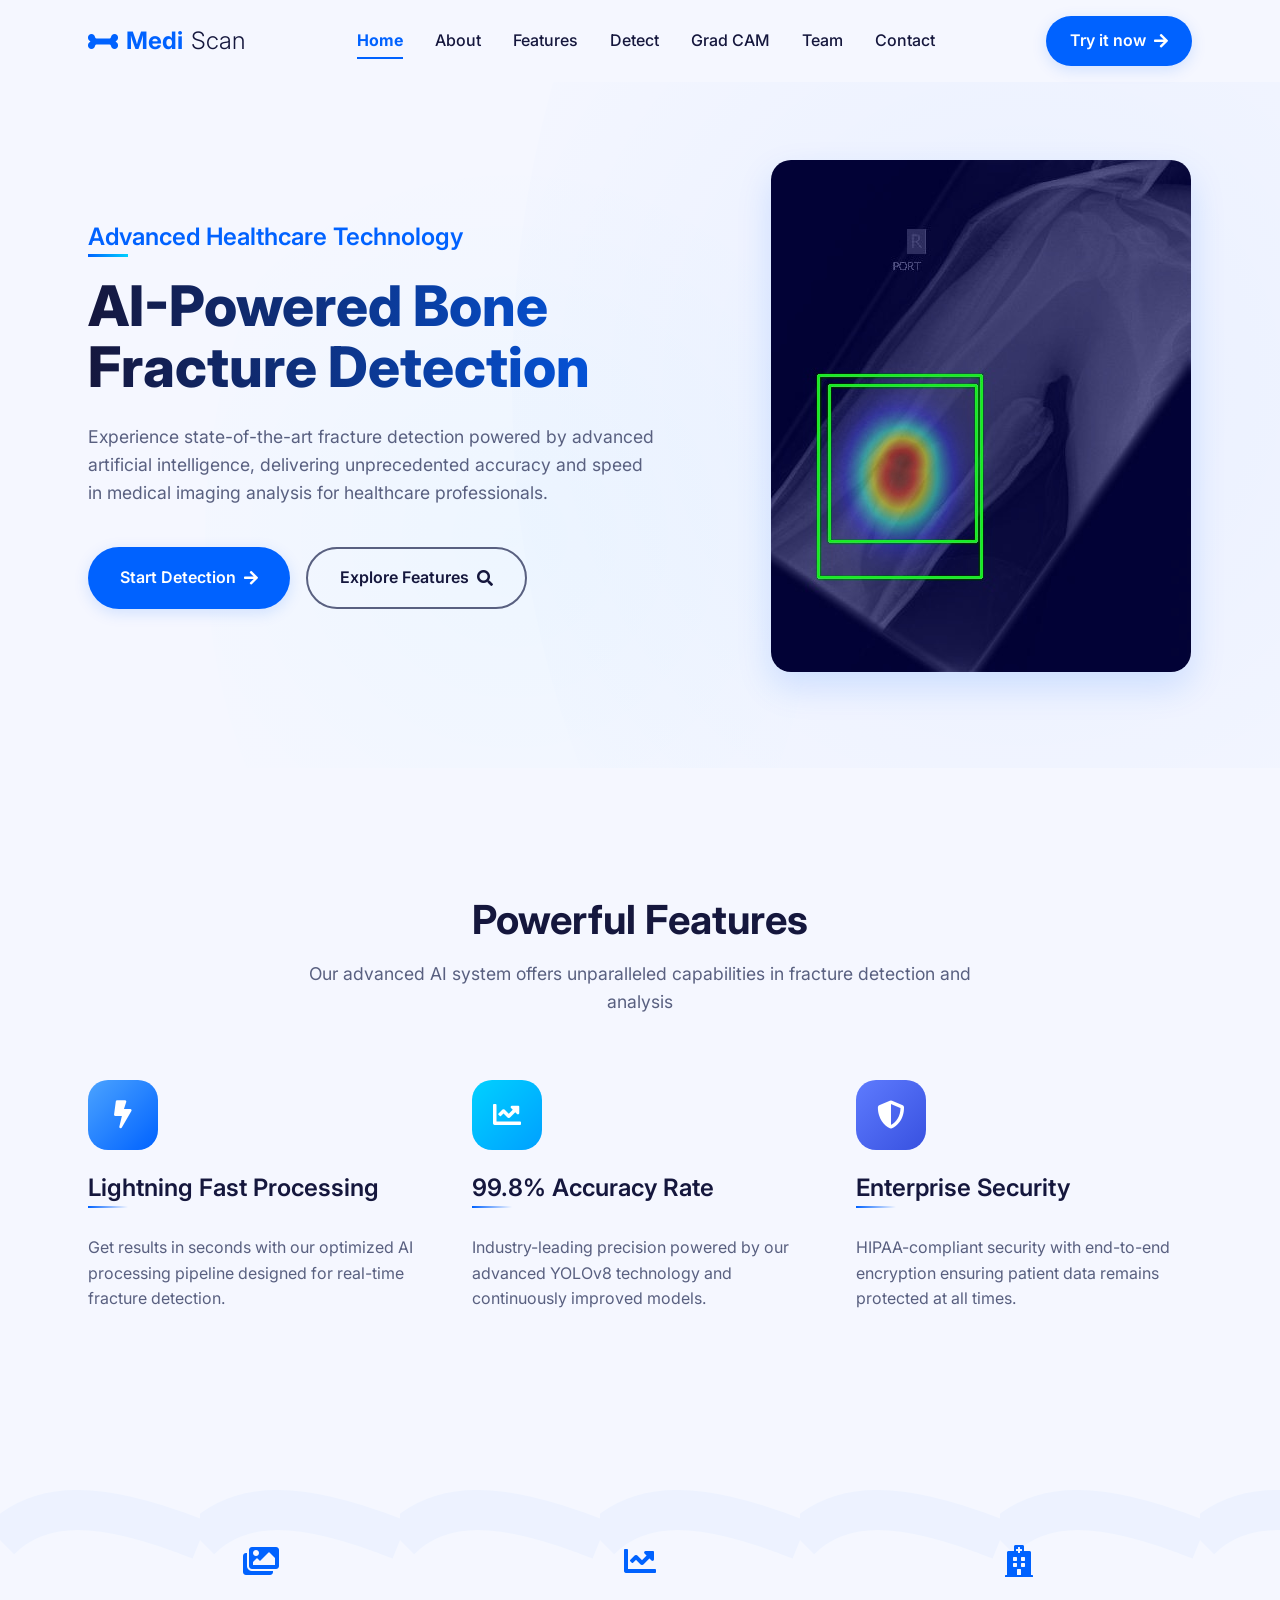
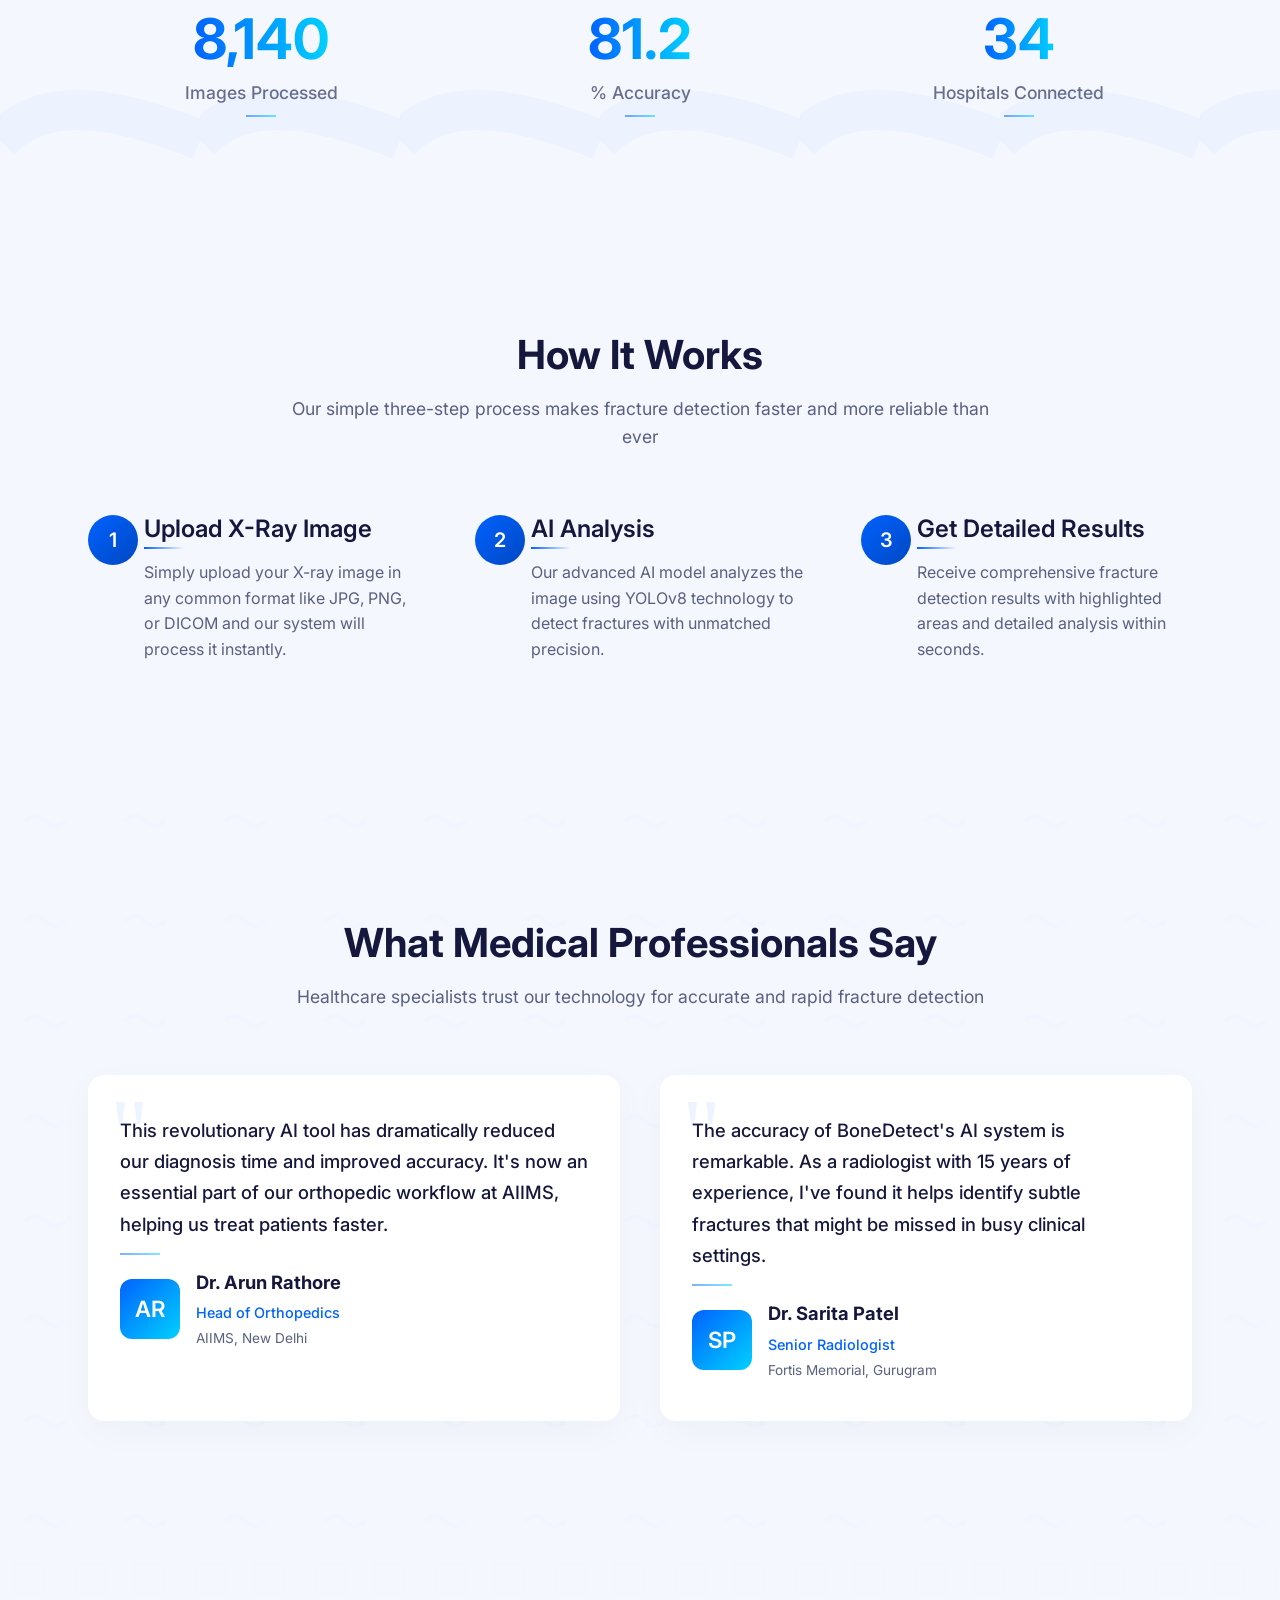
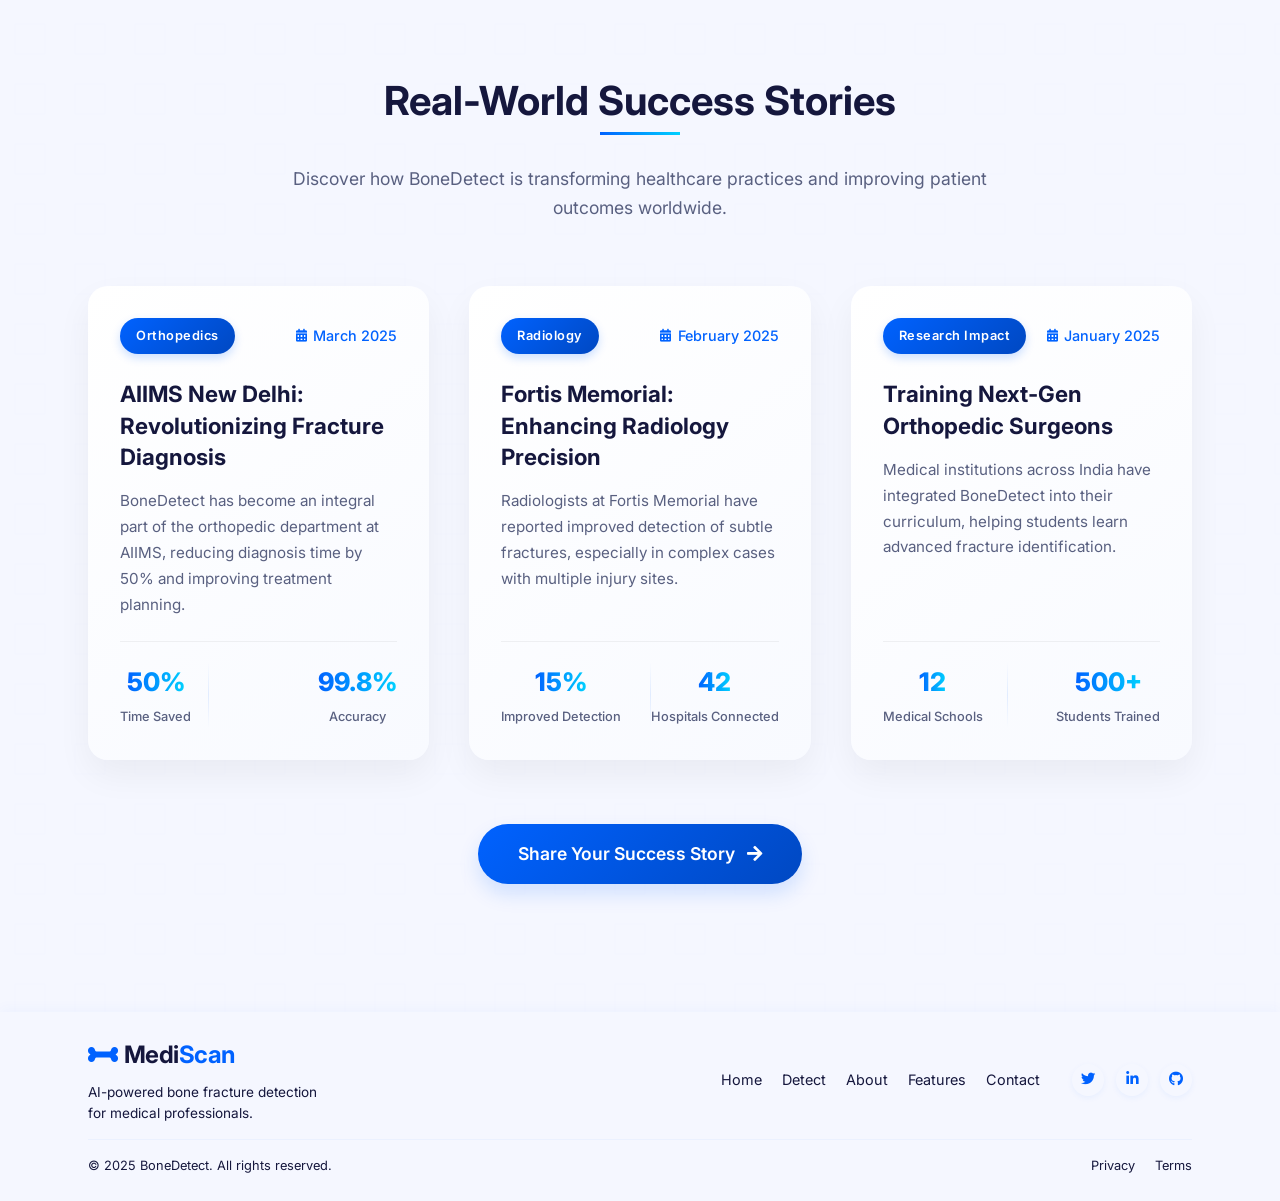
==== frontend/index.html @ 1d13b3a8 "Add team page with member profiles and animations - Created a new HTML file for the team page. - Imp" ====
<!DOCTYPE html>
<html lang="en">
  <head>
    <meta charset="UTF-8" />
    <meta name="viewport" content="width=width=device-width, initial-scale=1.0" />
    <title>MediScan - Home</title>
    <link rel="stylesheet" href="styles.css" />
    <link rel="stylesheet" href="footer-styles.css" />
    <link rel="preconnect" href="https://fonts.googleapis.com">
    <link rel="preconnect" href="https://fonts.gstatic.com" crossorigin>
    <link href="https://fonts.googleapis.com/css2?family=Inter:wght@300;400;500;600;700;800&display=swap" rel="stylesheet">
    <link rel="stylesheet" href="https://cdnjs.cloudflare.com/ajax/libs/font-awesome/5.15.4/css/all.min.css" />
    <style>
      :root {
        --primary: #0062FF;
        --primary-dark: #0048c2;
        --secondary: #EAEFFF;
        --accent: #00D1FF;
        --text: #15173D;
        --text-light: #596080;
        --surface-1: #FFFFFF;
        --surface-2: #F5F7FF;
        --white: #FFFFFF;
        --heading-font: 'Inter', sans-serif;
        --body-font: 'Inter', sans-serif;
      }

      * {
        margin: 0;
        padding: 0;
        box-sizing: border-box;
      }

      @keyframes fade-in {
        0% { opacity: 0; transform: translateY(20px); }
        100% { opacity: 1; transform: translateY(0); }
      }

      @keyframes slide-in-left {
        0% { opacity: 0; transform: translateX(-30px); }
        100% { opacity: 1; transform: translateX(0); }
      }

      @keyframes slide-in-right {
        0% { opacity: 0; transform: translateX(30px); }
        100% { opacity: 1; transform: translateX(0); }
      }

      @keyframes scale-in {
        0% { opacity: 0; transform: scale(0.9); }
        100% { opacity: 1; transform: scale(1); }
      }

      @keyframes float {
        0% { transform: translateY(0px); }
        50% { transform: translateY(-10px); }
        100% { transform: translateY(0px); }
      }

      @keyframes floating {
        0% {
          transform: translateY(0px) rotate(0deg);
        }
        25% {
          transform: translateY(-15px) rotate(1deg);
        }
        50% {
          transform: translateY(0px) rotate(0deg);
        }
        75% {
          transform: translateY(8px) rotate(-1deg);
        }
        100% {
          transform: translateY(0px) rotate(0deg);
        }
      }
      
      @keyframes shadow-pulse {
        0% {
          transform: scale(1);
          opacity: 0.5;
        }
        25% {
          transform: scale(0.8);
          opacity: 0.3;
        }
        50% {
          transform: scale(1);
          opacity: 0.5;
        }
        75% {
          transform: scale(1.2);
          opacity: 0.7;
        }
        100% {
          transform: scale(1);
          opacity: 0.5;
        }
      }

      body {
        font-family: var(--body-font);
        background-color: var(--surface-2);
        color: var(--text);
        line-height: 1.6;
        overflow-x: hidden;
        margin: 0;
      }

      /* HEADER AND NAVIGATION - Make it consistent with other pages */
      .header {
        position: fixed;
        top: 0;
        left: 0;
        width: 100%;
        z-index: 1000;
        transition: background-color 0.3s ease, box-shadow 0.3s ease;
        padding: 1rem 0;
        background-color: var(--surface-2);
      }

      .header.scrolled {
        background-color: var(--surface-2);
        backdrop-filter: blur(10px);
        box-shadow: 0 4px 20px rgba(0, 0, 0, 0.06);
      }
      
      .container {
        width: 90%;
        max-width: 1400px;
        margin: 0 auto;
      }

      .nav-container {
        display: flex;
        justify-content: space-between;
        align-items: center;
      }

      .logo {
        font-weight: 700;
        font-size: 1.5rem;
        color: var(--primary);
        text-decoration: none;
        display: flex;
        align-items: center;
        gap: 0.5rem;
      }

      .logo span {
        font-weight: 300;
        color: var(--text);
      }

      .nav-links {
        display: flex;
        gap: 2rem;
        align-items: center;
      }

      .nav-links a {
        color: var(--text);
        text-decoration: none;
        font-weight: 500;
        font-size: 1rem;
        transition: color 0.3s ease;
        position: relative;
      }

      .nav-links a::after {
        content: '';
        position: absolute;
        bottom: -5px;
        left: 0;
        width: 0;
        height: 2px;
        background-color: var(--primary);
        transition: width 0.3s ease;
      }

      .nav-links a:hover {
        color: var(--primary);
      }

      .nav-links a:hover::after {
        width: 100%;
      }

      .active-indicator {
        display: block;
        position: absolute;
        bottom: -5px;
        left: 0;
        width: 100%;
        height: 2px;
        background-color: var(--primary);
      }

      .cta-button {
        background-color: var(--primary);
        color: var(--white);
        border: none;
        border-radius: 50px;
        padding: 0.75rem 1.5rem;
        font-weight: 600;
        cursor: pointer;
        transition: transform 0.3s ease, background-color 0.3s ease, box-shadow 0.3s ease;
        box-shadow: 0 4px 15px rgba(0, 98, 255, 0.15);
        display: inline-flex;
        align-items: center;
        gap: 0.5rem;
        text-decoration: none;
      }

      .cta-button:hover {
        background-color: var(--primary-dark);
        transform: translateY(-2px);
        box-shadow: 0 6px 20px rgba(0, 98, 255, 0.2);
      }

      .mobile-menu-button {
        display: none;
        background: none;
        border: none;
        color: var(--text);
        font-size: 1.5rem;
        cursor: pointer;
      }

      /* HERO SECTION - Make top padding consistent with fixed header */
      .hero {
        padding-top: 10rem;
        padding-bottom: 6rem;
        position: relative;
        overflow: hidden;
      }

      .hero-bg {
        position: absolute;
        top: -50%;
        right: -20%;
        width: 80%;
        height: 200%;
        background: radial-gradient(circle at center, rgba(0, 98, 255, 0.05) 0%, rgba(234, 239, 255, 0) 70%);
        border-radius: 50%;
        z-index: -1;
        animation: float 10s ease-in-out infinite;
      }
      
      .hero-bg::after {
        content: '';
        position: absolute;
        top: 30%;
        left: -30%;
        width: 60%;
        height: 60%;
        background: radial-gradient(circle at center, rgba(0, 209, 255, 0.03) 0%, rgba(234, 239, 255, 0) 70%);
        border-radius: 50%;
        z-index: -1;
        animation: float 15s ease-in-out infinite reverse;
      }

      .hero-grid {
        display: grid;
        grid-template-columns: 1.2fr 0.8fr;
        gap: 3rem;
        align-items: center;
      }

      .hero-content {
        animation: fade-in 1s ease forwards;
      }

      .hero-heading {
        font-size: 3.5rem;
        line-height: 1.1;
        margin-bottom: 1.5rem;
        font-family: var(--heading-font);
        font-weight: 800;
        background: linear-gradient(90deg, var(--text) 0%, var(--primary) 100%);
        -webkit-background-clip: text;
        -webkit-text-fill-color: transparent;
      }

      .hero-subheading {
        font-size: 1.5rem;
        color: var(--primary);
        margin-bottom: 1.5rem;
        font-weight: 600;
        position: relative;
        display: inline-block;
      }
      
      .hero-subheading::after {
        content: "";
        position: absolute;
        bottom: -5px;
        left: 0;
        width: 40px;
        height: 3px;
        background: linear-gradient(90deg, var(--primary) 0%, var(--accent) 100%);
      }

      .hero-description {
        font-size: 1.1rem;
        color: var(--text-light);
        margin-bottom: 2.5rem;
        max-width: 90%;
      }

      .hero-buttons {
        display: flex;
        gap: 1rem;
      }

      .hero-image-container {
        display: flex;
        justify-content: center;
        align-items: center;
        position: relative;
      }

      .hero-image {
        max-width: 100%;
        height: auto;
        border-radius: 20px;
        box-shadow: 0 15px 35px rgba(0, 98, 255, 0.15);
        animation: floating 6s ease-in-out infinite;
        transition: all 0.3s ease;
      }
      
      .hero-image::after {
        content: '';
        position: absolute;
        width: 90%;
        height: 10px;
        bottom: -10px;
        left: 5%;
        border-radius: 50%;
        background: rgba(0, 0, 0, 0.1);
        filter: blur(5px);
        animation: shadow-pulse 6s ease-in-out infinite;
      }

      /* FEATURES SECTION - Redesigned without cards */
      .features {
        padding: 8rem 0;
        position: relative;
      }

      .section-title {
        font-size: 2.5rem;
        margin-bottom: 1rem;
        text-align: center;
        font-weight: 700;
      }

      .section-description {
        font-size: 1.1rem;
        color: var(--text-light);
        text-align: center;
        max-width: 700px;
        margin: 0 auto 4rem;
      }

      .features-grid {
        display: grid;
        grid-template-columns: repeat(3, 1fr);
        gap: 3rem;
      }

      .feature {
        position: relative;
        opacity: 0;
        transform: translateY(20px);
        transition: transform 0.3s ease;
        display: flex;
        flex-direction: column;
      }
      
      .feature:hover {
        transform: translateY(-5px);
      }

      .feature-icon {
        display: inline-flex;
        align-items: center;
        justify-content: center;
        width: 70px;
        height: 70px;
        border-radius: 20px;
        margin-bottom: 1.5rem;
        font-size: 1.75rem;
        color: var(--white);
        position: relative;
      }

      .feature:nth-child(1) .feature-icon {
        background: linear-gradient(135deg, #4BA3FF, #0062FF);
      }

      .feature:nth-child(2) .feature-icon {
        background: linear-gradient(135deg, #00D1FF, #00A0FF);
      }

      .feature:nth-child(3) .feature-icon {
        background: linear-gradient(135deg, #5E7BFE, #3851E0);
      }

      .feature-title {
        font-size: 1.5rem;
        margin-bottom: 1rem;
        font-weight: 600;
        color: var(--text);
        position: relative;
      }
      
      .feature-title::after {
        content: '';
        position: absolute;
        bottom: -5px;
        left: 0;
        width: 40px;
        height: 2px;
        background: linear-gradient(90deg, var(--primary), transparent);
      }

      .feature-description {
        color: var(--text-light);
        font-size: 1rem;
        line-height: 1.6;
        margin-top: 1rem;
      }

      /* STATISTICS SECTION - Redesigned without card style */
      .stats {
        padding: 4rem 0;
        position: relative;
        background: url('data:image/svg+xml;utf8,<svg width="100" height="100" viewBox="0 0 100 100" xmlns="http://www.w3.org/2000/svg"><path d="M0 50 C20 30, 50 30, 100 50" stroke="rgba(0,98,255,0.03)" fill="none" stroke-width="20"/></svg>');
        background-size: 200px;
      }

      .stats-container {
        background: none;
        border-radius: 0;
        padding: 0;
        color: var(--text);
        display: flex;
        justify-content: space-between;
        gap: 2rem;
        text-align: center;
        box-shadow: none;
      }

      .stat-item {
        opacity: 0;
        transform: translateY(20px);
        position: relative;
        flex: 1;
        display: flex;
        flex-direction: column;
        align-items: center;
        padding: 2rem 0;
      }
      
      .stat-item::after {
        content: "";
        position: absolute;
        top: 15%;
        right: 0;
        height: 70%;
        width: 1px;
        background: linear-gradient(to bottom, transparent, var(--primary-light), transparent);
        opacity: 0.5;
      }
      
      .stat-item:last-child::after {
        display: none;
      }
      
      .stat-icon {
        margin-bottom: 1.5rem;
        font-size: 2rem;
        color: var(--primary);
      }

      .stat-number {
        font-size: 3.5rem;
        font-weight: 700;
        line-height: 1;
        margin-bottom: 0.75rem;
        background: linear-gradient(90deg, var(--primary) 0%, var(--accent) 100%);
        -webkit-background-clip: text;
        -webkit-text-fill-color: transparent;
      }

      .stat-label {
        font-size: 1.1rem;
        color: var(--text-light);
        font-weight: 500;
        position: relative;
      }
      
      .stat-label::after {
        content: "";
        position: absolute;
        bottom: -10px;
        left: 50%;
        transform: translateX(-50%);
        width: 30px;
        height: 2px;
        background: linear-gradient(90deg, var(--primary), var(--accent));
        opacity: 0.6;
      }

      /* WORKFLOW SECTION - Redesigned without cards */
      .workflow {
        padding: 8rem 0;
        position: relative;
        overflow: hidden;
      }

      .workflow-grid {
        display: flex;
        justify-content: space-between;
        gap: 3.5rem;
        position: relative;
        counter-reset: workflow-counter;
        margin-top: 3rem;
      }

      .workflow-item {
        flex: 1;
        position: relative;
        padding-left: 3.5rem;
        opacity: 0;
        transform: translateY(20px);
        transition: transform 0.3s ease;
      }
      
      .workflow-item:hover {
        transform: translateY(-5px);
      }

      .workflow-item:before {
        counter-increment: workflow-counter;
        content: counter(workflow-counter);
        position: absolute;
        left: 0;
        top: 0;
        width: 50px;
        height: 50px;
        background: linear-gradient(135deg, var(--primary) 0%, var(--primary-dark) 100%);
        color: var(--white);
        border-radius: 50%;
        display: flex;
        align-items: center;
        justify-content: center;
        font-weight: 600;
        font-size: 1.25rem;
      }

      .workflow-title {
        font-size: 1.5rem;
        margin-bottom: 1rem;
        font-weight: 600;
        color: var(--text);
        position: relative;
      }
      
      .workflow-title::after {
        content: "";
        position: absolute;
        bottom: -5px;
        left: 0;
        width: 40px;
        height: 2px;
        background: linear-gradient(90deg, var(--primary), transparent);
      }

      .workflow-description {
        color: var(--text-light);
        font-size: 1rem;
        line-height: 1.6;
        text-align: left;
      }

      .workflow-connect {
        position: absolute;
        top: 25px;
        left: 50%;
        transform: translateX(-50%);
        height: 1px;
        width: 50%;
        background: linear-gradient(to right, 
          transparent, 
          var(--primary-light) 20%, 
          var(--primary-light) 80%, 
          transparent
        );
        opacity: 0.4;
      }

      /* TESTIMONIALS SECTION - Enhanced Design with Indian Doctors */
      .testimonials {
        padding: 8rem 0;
        background-color: var(--surface-2);
        position: relative;
      }
      
      .testimonials::before {
        content: "";
        position: absolute;
        top: 0;
        left: 0;
        width: 100%;
        height: 100%;
        background: url('data:image/svg+xml;utf8,<svg width="100" height="100" viewBox="0 0 100 100" xmlns="http://www.w3.org/2000/svg"><path d="M25,30 Q35,20 45,30 T65,30" stroke="rgba(0,98,255,0.03)" fill="none" stroke-width="4"/></svg>');
        opacity: 0.5;
        z-index: 0;
      }

      .testimonials-grid {
        display: grid;
        grid-template-columns: repeat(2, 1fr);
        gap: 2.5rem;
        position: relative;
        z-index: 1;
      }

      .testimonial {
        background: var(--surface-1);
        border-radius: 16px;
        padding: 2.5rem 2rem;
        box-shadow: 0 10px 35px rgba(0, 0, 0, 0.03);
        position: relative;
        opacity: 0;
        transform: translateY(20px);
        transition: transform 0.3s ease, box-shadow 0.3s ease;
      }
      
      .testimonial:hover {
        transform: translateY(-5px);
        box-shadow: 0 15px 35px rgba(0, 98, 255, 0.1);
      }

      .testimonial-quote {
        font-size: 1.15rem;
        color: var(--text);
        margin-bottom: 1.75rem;
        font-weight: 500;
        line-height: 1.7;
        position: relative;
      }

      .testimonial-quote::before {
        content: '"';
        position: absolute;
        top: -30px;
        left: -10px;
        font-size: 6rem;
        color: rgba(0, 98, 255, 0.07);
        font-family: serif;
        line-height: 1;
      }

      .testimonial-author {
        display: flex;
        align-items: center;
        gap: 1rem;
        margin-top: 1rem;
        position: relative;
      }
      
      .testimonial-author::before {
        content: "";
        position: absolute;
        top: -15px;
        left: 0;
        width: 40px;
        height: 2px;
        background: linear-gradient(90deg, var(--primary) 0%, var(--accent) 100%);
        opacity: 0.5;
      }

      .testimonial-avatar {
        width: 60px;
        height: 60px;
        border-radius: 12px;
        background: linear-gradient(135deg, var(--primary) 0%, var(--accent) 100%);
        color: var(--white);
        display: flex;
        align-items: center;
        justify-content: center;
        font-weight: 600;
        font-size: 1.4rem;
      }

      .testimonial-info {
        flex: 1;
      }

      .testimonial-name {
        font-weight: 700;
        font-size: 1.15rem;
        margin-bottom: 0.25rem;
        color: var(--text);
      }

      .testimonial-role {
        color: var(--primary);
        font-size: 0.9rem;
        font-weight: 500;
      }
      
      .testimonial-hospital {
        color: var(--text-light);
        font-size: 0.85rem;
        margin-top: 0.25rem;
      }

      /* SUCCESS STORIES SECTION - Enhanced Card Design */
      .success-stories {
        padding: 8rem 0;
        position: relative;
        background-color: var(--surface-2);
        overflow: hidden;
      }
      
      .success-stories-bg {
        position: absolute;
        top: 0;
        left: 0;
        width: 100%;
        height: 100%;
        background: url('data:image/svg+xml;utf8,<svg width="60" height="60" viewBox="0 0 60 60" xmlns="http://www.w3.org/2000/svg"><path d="M15 15 L45 15 L45 45 L15 45 Z" stroke="rgba(0,98,255,0.03)" fill="none" stroke-width="1"/></svg>');
        opacity: 0.3;
        z-index: 0;
      }
      
      .success-stories-header {
        text-align: center;
        position: relative;
        margin-bottom: 4rem;
      }
      
      .success-stories-title {
        font-size: 2.5rem;
        margin-bottom: 1rem;
        font-weight: 700;
        color: var(--text);
        position: relative;
        display: inline-block;
      }
      
      .success-stories-title::after {
        content: "";
        position: absolute;
        bottom: -10px;
        left: 50%;
        transform: translateX(-50%);
        width: 80px;
        height: 3px;
        background: linear-gradient(90deg, var(--primary), var(--accent));
      }
      
      .success-stories-subtitle {
        font-size: 1.1rem;
        color: var(--text-light);
        max-width: 700px;
        margin: 1.5rem auto 0;
      }

      .success-stories-grid {
        display: grid;
        grid-template-columns: repeat(3, 1fr);
        gap: 2.5rem;
        position: relative;
        z-index: 1;
      }
      
      .success-story {
        background: linear-gradient(145deg, var(--surface-1), #f8faff);
        border-radius: 20px;
        overflow: hidden;
        box-shadow: 0 15px 35px rgba(0, 0, 0, 0.05);
        transition: all 0.4s cubic-bezier(0.175, 0.885, 0.32, 1.275);
        opacity: 0;
        transform: translateY(20px);
        position: relative;
        height: 100%;
        display: flex;
        flex-direction: column;
      }
      
      .success-story:hover {
        transform: translateY(-10px);
        box-shadow: 0 25px 50px rgba(0, 98, 255, 0.15);
      }
      
      .success-story-content {
        padding: 2rem;
        flex: 1;
        display: flex;
        flex-direction: column;
      }
      
      .success-story-meta {
        display: flex;
        justify-content: space-between;
        align-items: center;
        margin-bottom: 1.5rem;
      }
      
      .success-story-tag {
        background: linear-gradient(135deg, var(--primary), var(--primary-dark));
        color: var(--white);
        padding: 0.5rem 1rem;
        border-radius: 50px;
        font-size: 0.8rem;
        font-weight: 600;
        letter-spacing: 0.5px;
        box-shadow: 0 4px 10px rgba(0, 98, 255, 0.2);
        display: inline-block;
      }
      
      .success-story-date {
        color: var(--primary);
        font-size: 0.9rem;
        font-weight: 500;
        display: flex;
        align-items: center;
      }
      
      .success-story-date i {
        margin-right: 0.4rem;
        font-size: 0.8rem;
      }
      
      .success-story-title {
        font-size: 1.4rem;
        font-weight: 700;
        margin-bottom: 1rem;
        color: var(--text);
        line-height: 1.4;
        transition: color 0.3s ease;
        position: relative;
      }
      
      .success-story:hover .success-story-title {
        color: var(--primary);
      }
      
      .success-story-title::after {
        content: "";
        position: absolute;
        bottom: -8px;
        left: 0;
        width: 0;
        height: 2px;
        background: linear-gradient(90deg, var(--primary), var(--accent));
        transition: width 0.3s ease;
      }
      
      .success-story:hover .success-story-title::after {
        width: 50px;
      }
      
      .success-story-excerpt {
        font-size: 0.95rem;
        color: var(--text-light);
        margin-bottom: 1.5rem;
        line-height: 1.7;
        flex-grow: 1;
      }
      
      .success-story-stats {
        display: flex;
        justify-content: space-between;
        border-top: 1px solid rgba(0, 0, 0, 0.05);
        padding-top: 1.25rem;
        margin-top: auto;
      }
      
      .success-story-stat {
        display: flex;
        flex-direction: column;
        align-items: center;
        position: relative;
        transition: transform 0.3s ease;
      }
      
      .success-story:hover .success-story-stat {
        transform: translateY(-5px);
      }
      
      .success-story-stat:first-child::after {
        content: "";
        position: absolute;
        top: 0;
        right: -25%;
        height: 100%;
        width: 1px;
        background: linear-gradient(to bottom, transparent, rgba(0, 98, 255, 0.1), transparent);
      }
      
      .success-story-stat-value {
        font-weight: 800;
        font-size: 1.6rem;
        color: var(--primary);
        margin-bottom: 0.25rem;
        background: linear-gradient(90deg, var(--primary), var(--accent));
        -webkit-background-clip: text;
        -webkit-text-fill-color: transparent;
      }
      
      .success-story-stat-label {
        font-size: 0.8rem;
        color: var(--text-light);
        font-weight: 500;
      }
      
      .success-story-link {
        position: absolute;
        bottom: 0;
        right: 0;
        background: var(--primary);
        color: var(--white);
        width: 40px;
        height: 40px;
        display: flex;
        align-items: center;
        justify-content: center;
        border-radius: 20px 0 0 0;
        transition: all 0.3s ease;
        opacity: 0;
        transform: translate(100%, 100%);
      }
      
      .success-story:hover .success-story-link {
        opacity: 1;
        transform: translate(0, 0);
      }
      
      .success-stories-cta {
        margin-top: 4rem;
        text-align: center;
      }
      
      .btn-success-stories {
        background: linear-gradient(135deg, var(--primary) 0%, var(--primary-dark) 100%);
        color: var(--white);
        border: none;
        border-radius: 50px;
        padding: 1rem 2.5rem;
        font-weight: 600;
        font-size: 1.1rem;
        cursor: pointer;
        transition: all 0.3s ease;
        box-shadow: 0 10px 20px rgba(0, 98, 255, 0.15);
        display: inline-flex;
        align-items: center;
        gap: 0.75rem;
        text-decoration: none;
        position: relative;
        overflow: hidden;
      }
      
      .btn-success-stories::before {
        content: "";
        position: absolute;
        top: 0;
        left: -100%;
        width: 100%;
        height: 100%;
        background: linear-gradient(90deg, transparent, rgba(255, 255, 255, 0.2), transparent);
        transition: left 0.7s ease;
      }
      
      .btn-success-stories:hover {
        transform: translateY(-3px);
        box-shadow: 0 15px 30px rgba(0, 98, 255, 0.2);
      }
      
      .btn-success-stories:hover::before {
        left: 100%;
      }
      
      @media (max-width: 1200px) {
        .success-stories-grid {
          grid-template-columns: repeat(2, 1fr);
        }
      }
      
      @media (max-width: 768px) {
        .success-stories-grid {
          grid-template-columns: 1fr;
        }
        
        .success-story {
          max-width: 500px;
          margin: 0 auto;
        }
      }



      /* RESPONSIVE STYLES */
      @media (max-width: 1200px) {
        .hero-heading {
          font-size: 3rem;
        }
        
        .features-grid,
        .workflow-grid {
          grid-template-columns: repeat(2, 1fr);
        }
        
        .stats-container {
          padding: 3rem 2rem;
        }
      }

      @media (max-width: 992px) {
        .hero-grid {
          grid-template-columns: 1fr;
        }
        
        .hero-heading {
          font-size: 2.5rem;
        }
        
        .nav-links {
          display: none;
        }
        
        .mobile-menu-button {
          display: block;
        }
        
        .mobile-nav {
          position: fixed;
          top: 0;
          left: 0;
          width: 100%;
          height: 100vh;
          background-color: var(--white);
          display: flex;
          flex-direction: column;
          padding: 2rem;
          transform: translateY(-100%);
          transition: transform 0.3s ease;
          z-index: 1001;
        }
        
        .mobile-nav.active {
          transform: translateY(0);
        }
        
        .mobile-nav-header {
          display: flex;
          justify-content: space-between;
          align-items: center;
          margin-bottom: 2rem;
        }
        
        .mobile-nav-close {
          background: none;
          border: none;
          font-size: 1.5rem;
          cursor: pointer;
        }
        
        .mobile-nav-links {
          display: flex;
          flex-direction: column;
          gap: 1.5rem;
        }
        
        .mobile-nav-links a {
          color: var(--text);
          text-decoration: none;
          font-size: 1.2rem;
          font-weight: 600;
        }
        
        .footer-grid {
          grid-template-columns: repeat(2, 1fr);
        }
      }

      @media (max-width: 768px) {
        .hero-heading {
          font-size: 2.2rem;
        }
        
        .features-grid,
        .workflow-grid,
        .testimonials-grid,
        .stats-container {
          grid-template-columns: 1fr;
        }
        
        .stats-container {
          padding: 2.5rem 1.5rem;
        }
        
        .section-title {
          font-size: 2rem;
        }
        
        .workflow-connect {
          display: none;
        }
        
        .footer-bottom {
          flex-direction: column;
          gap: 1rem;
          text-align: center;
        }
        
        .footer-legal {
          justify-content: center;
        }
      }

      @media (max-width: 480px) {
        .hero-buttons {
          flex-direction: column;
          gap: 1rem;
        }
        
        .footer-grid {
          grid-template-columns: 1fr;
        }
        
        .cta-container {
          padding: 3rem 1.5rem;
        }
        
        .cta-title {
          font-size: 2rem;
        }
      }
    </style>
  </head>

  <body>
    <!-- NAVIGATION -->
    <div id="nav-placeholder"></div>

    <!-- HERO SECTION -->
    <section class="hero">
      <div class="hero-bg"></div>
      <div class="container hero-grid">
        <div class="hero-content">
          <h2 class="hero-subheading">Advanced Healthcare Technology</h2>
          <h1 class="hero-heading">AI-Powered Bone Fracture Detection</h1>
          <p class="hero-description">
            Experience state-of-the-art fracture detection powered by advanced artificial intelligence, 
            delivering unprecedented accuracy and speed in medical imaging analysis for healthcare professionals.
          </p>
          <div class="hero-buttons">
            <a href="detect.html" class="btn-primary">
              Start Detection <i class="fas fa-arrow-right"></i>
            </a>
            <a href="features.html" class="btn-secondary">
              Explore Features <i class="fas fa-search"></i>
            </a>
          </div>
        </div>
        <div class="hero-image-container">
          <img src="images/ai-fracture-detection.jpg" alt="AI-Powered Bone Fracture Detection Illustration" class="hero-image">
        </div>
      </div>
    </section>

    <!-- FEATURES SECTION -->
    <section class="features">
      <div class="container">
        <h2 class="section-title">Powerful Features</h2>
        <p class="section-description">
          Our advanced AI system offers unparalleled capabilities in fracture detection and analysis
        </p>
        <div class="features-grid">
          <div class="feature" data-aos="fade-up" data-aos-delay="100">
            <div class="feature-icon">
              <i class="fas fa-bolt"></i>
            </div>
            <h3 class="feature-title">Lightning Fast Processing</h3>
            <p class="feature-description">
              Get results in seconds with our optimized AI processing pipeline designed for real-time fracture detection.
            </p>
          </div>
          <div class="feature" data-aos="fade-up" data-aos-delay="200">
            <div class="feature-icon">
              <i class="fas fa-chart-line"></i>
            </div>
            <h3 class="feature-title">99.8% Accuracy Rate</h3>
            <p class="feature-description">
              Industry-leading precision powered by our advanced YOLOv8 technology and continuously improved models.
            </p>
          </div>
          <div class="feature" data-aos="fade-up" data-aos-delay="300">
            <div class="feature-icon">
              <i class="fas fa-shield-alt"></i>
            </div>
            <h3 class="feature-title">Enterprise Security</h3>
            <p class="feature-description">
              HIPAA-compliant security with end-to-end encryption ensuring patient data remains protected at all times.
            </p>
          </div>
        </div>
      </div>
    </section>

    <!-- STATISTICS SECTION -->
    <section class="stats">
      <div class="container">
        <div class="stats-container">
          <div class="stat-item" data-aos="fade-up" data-aos-delay="100">
            <div class="stat-icon"><i class="fas fa-images"></i></div>
            <div class="stat-number" data-target="10000">0</div>
            <div class="stat-label">Images Processed</div>
          </div>
          <div class="stat-item" data-aos="fade-up" data-aos-delay="200">
            <div class="stat-icon"><i class="fas fa-chart-line"></i></div>
            <div class="stat-number" data-target="99.8">0</div>
            <div class="stat-label">% Accuracy</div>
          </div>
          <div class="stat-item" data-aos="fade-up" data-aos-delay="300">
            <div class="stat-icon"><i class="fas fa-hospital"></i></div>
            <div class="stat-number" data-target="42">0</div>
            <div class="stat-label">Hospitals Connected</div>
          </div>
        </div>
      </div>
    </section>

    <!-- WORKFLOW SECTION -->
    <section class="workflow">
      <div class="container">
        <h2 class="section-title">How It Works</h2>
        <p class="section-description">
          Our simple three-step process makes fracture detection faster and more reliable than ever
        </p>
        <div class="workflow-grid">
          <div class="workflow-connect"></div>
          <div class="workflow-connect"></div>
          <div class="workflow-item" data-aos="fade-right" data-aos-delay="100">
            <h3 class="workflow-title">Upload X-Ray Image</h3>
            <p class="workflow-description">
              Simply upload your X-ray image in any common format like JPG, PNG, or DICOM and our system will process it instantly.
            </p>
          </div>
          <div class="workflow-item" data-aos="fade-right" data-aos-delay="200">
            <h3 class="workflow-title">AI Analysis</h3>
            <p class="workflow-description">
              Our advanced AI model analyzes the image using YOLOv8 technology to detect fractures with unmatched precision.
            </p>
          </div>
          <div class="workflow-item" data-aos="fade-right" data-aos-delay="300">
            <h3 class="workflow-title">Get Detailed Results</h3>
            <p class="workflow-description">
              Receive comprehensive fracture detection results with highlighted areas and detailed analysis within seconds.
            </p>
          </div>
        </div>
      </div>
    </section>

    <!-- TESTIMONIALS SECTION -->
    <section class="testimonials">
      <div class="container">
        <h2 class="section-title">What Medical Professionals Say</h2>
        <p class="section-description">
          Healthcare specialists trust our technology for accurate and rapid fracture detection
        </p>
        <div class="testimonials-grid">
          <div class="testimonial" data-aos="fade-up" data-aos-delay="100">
            <p class="testimonial-quote">
              This revolutionary AI tool has dramatically reduced our diagnosis time and improved accuracy. It's now an essential part of our orthopedic workflow at AIIMS, helping us treat patients faster.
            </p>
            <div class="testimonial-author">
              <div class="testimonial-avatar">AR</div>
              <div class="testimonial-info">
                <div class="testimonial-name">Dr. Arun Rathore</div>
                <div class="testimonial-role">Head of Orthopedics</div>
                <div class="testimonial-hospital">AIIMS, New Delhi</div>
              </div>
            </div>
          </div>
          <div class="testimonial" data-aos="fade-up" data-aos-delay="200">
            <p class="testimonial-quote">
              The accuracy of BoneDetect's AI system is remarkable. As a radiologist with 15 years of experience, I've found it helps identify subtle fractures that might be missed in busy clinical settings.
            </p>
            <div class="testimonial-author">
              <div class="testimonial-avatar">SP</div>
              <div class="testimonial-info">
                <div class="testimonial-name">Dr. Sarita Patel</div>
                <div class="testimonial-role">Senior Radiologist</div>
                <div class="testimonial-hospital">Fortis Memorial, Gurugram</div>
              </div>
            </div>
          </div>
        </div>
      </div>
    </section>

    <!-- SUCCESS STORIES SECTION -->
    <section class="success-stories">
      <div class="success-stories-bg"></div>
      <div class="container">
        <div class="success-stories-header">
          <h2 class="success-stories-title">Real-World Success Stories</h2>
          <p class="success-stories-subtitle">
            Discover how BoneDetect is transforming healthcare practices and improving patient outcomes worldwide.
          </p>
        </div>
        <div class="success-stories-grid">
          <div class="success-story" data-aos="fade-up" data-aos-delay="100">
            <div class="success-story-content">
              <div class="success-story-meta">
                <span class="success-story-tag">Orthopedics</span>
                <span class="success-story-date"><i class="fas fa-calendar-alt"></i> March 2025</span>
              </div>
              <h3 class="success-story-title">AIIMS New Delhi: Revolutionizing Fracture Diagnosis</h3>
              <p class="success-story-excerpt">
                BoneDetect has become an integral part of the orthopedic department at AIIMS, reducing diagnosis time by 50% and improving treatment planning.
              </p>
              <div class="success-story-stats">
                <div class="success-story-stat">
                  <span class="success-story-stat-value">50%</span>
                  <span class="success-story-stat-label">Time Saved</span>
                </div>
                <div class="success-story-stat">
                  <span class="success-story-stat-value">99.8%</span>
                  <span class="success-story-stat-label">Accuracy</span>
                </div>
              </div>
            </div>
            <a href="contact.html" class="success-story-link"><i class="fas fa-arrow-right"></i></a>
          </div>
          <div class="success-story" data-aos="fade-up" data-aos-delay="200">
            <div class="success-story-content">
              <div class="success-story-meta">
                <span class="success-story-tag">Radiology</span>
                <span class="success-story-date"><i class="fas fa-calendar-alt"></i> February 2025</span>
              </div>
              <h3 class="success-story-title">Fortis Memorial: Enhancing Radiology Precision</h3>
              <p class="success-story-excerpt">
                Radiologists at Fortis Memorial have reported improved detection of subtle fractures, especially in complex cases with multiple injury sites.
              </p>
              <div class="success-story-stats">
                <div class="success-story-stat">
                  <span class="success-story-stat-value">15%</span>
                  <span class="success-story-stat-label">Improved Detection</span>
                </div>
                <div class="success-story-stat">
                  <span class="success-story-stat-value">42</span>
                  <span class="success-story-stat-label">Hospitals Connected</span>
                </div>
              </div>
            </div>
            <a href="contact.html" class="success-story-link"><i class="fas fa-arrow-right"></i></a>
          </div>
          <div class="success-story" data-aos="fade-up" data-aos-delay="300">
            <div class="success-story-content">
              <div class="success-story-meta">
                <span class="success-story-tag">Research Impact</span>
                <span class="success-story-date"><i class="fas fa-calendar-alt"></i> January 2025</span>
              </div>
              <h3 class="success-story-title">Training Next-Gen Orthopedic Surgeons</h3>
              <p class="success-story-excerpt">
                Medical institutions across India have integrated BoneDetect into their curriculum, helping students learn advanced fracture identification.
              </p>
              <div class="success-story-stats">
                <div class="success-story-stat">
                  <span class="success-story-stat-value">12</span>
                  <span class="success-story-stat-label">Medical Schools</span>
                </div>
                <div class="success-story-stat">
                  <span class="success-story-stat-value">500+</span>
                  <span class="success-story-stat-label">Students Trained</span>
                </div>
              </div>
            </div>
            <a href="contact.html" class="success-story-link"><i class="fas fa-arrow-right"></i></a>
          </div>
        </div>
        <div class="success-stories-cta">
          <a href="contact.html" class="btn-success-stories">
            Share Your Success Story <i class="fas fa-arrow-right"></i>
          </a>
        </div>
      </div>
    </section>

    <!-- FOOTER -->
    <div id="footer-placeholder"></div>

    <!-- Font Awesome -->
    <link rel="stylesheet" href="https://cdnjs.cloudflare.com/ajax/libs/font-awesome/5.15.4/css/all.min.css" />

    <!-- Scripts -->
    <script src="nav-handler.js"></script>
    <script src="footer-handler.js"></script>
    <script>
      // Intersection Observer for animations
      const fadeElements = document.querySelectorAll('.feature, .stat-item, .workflow-item, .testimonial, .success-story');
      const observer = new IntersectionObserver((entries) => {
        entries.forEach(entry => {
          if (entry.isIntersecting) {
            entry.target.style.opacity = '1';
            entry.target.style.transform = 'translateY(0)';
            observer.unobserve(entry.target);
          }
        });
      }, { threshold: 0.1 });

      fadeElements.forEach(element => {
        observer.observe(element);
      });

      // Stats counter animation
      const statsSection = document.querySelector('.stats');
      const statNumbers = document.querySelectorAll('.stat-number');
      let animated = false;

      const statsObserver = new IntersectionObserver((entries) => {
        if (entries[0].isIntersecting && !animated) {
          animated = true;
          animateNumbers();
        }
      }, { threshold: 0.5 });

      if (statsSection) {
        statsObserver.observe(statsSection);
      }

      function animateNumbers() {
        statNumbers.forEach(statNumber => {
          const target = parseFloat(statNumber.dataset.target);
          const duration = 2000; 
          const startTime = performance.now();
          
          function updateNumber(currentTime) {
            const elapsed = currentTime - startTime;
            const progress = Math.min(elapsed / duration, 1);
            const easing = 1 - Math.pow(1 - progress, 3); // Cubic ease-out
            
            const currentValue = easing * target;
            
            if (Number.isInteger(target)) {
              statNumber.textContent = Math.floor(currentValue).toLocaleString();
            } else {
              statNumber.textContent = currentValue.toFixed(1);
            }
            
            if (progress < 1) {
              requestAnimationFrame(updateNumber);
            } else {
              statNumber.textContent = target.toString();
            }
          }
          
          requestAnimationFrame(updateNumber);
        });
      }
    </script>
  </body>
</html>
---- frontend/styles.css ----
:root {
  /* Modern color palette */
  --primary: #0062FF;
  --primary-dark: #0048c2;
  --secondary: #EAEFFF;
  --accent: #00D1FF;
  --text: #15173D;
  --text-light: #596080;
  --bg: #FFFFFF;
  --white: #ffffff;
  --error: #FF8A80;
  --success: #81C784;
  --bone: #FAFBFF;
  --surface-1: #FFFFFF;
  --surface-2: #F5F7FF;
  --shadow: 0 4px 20px rgba(0, 98, 255, 0.08);
  --card-shadow: 0 8px 30px rgba(0, 98, 255, 0.05);
  --transition: all 0.3s ease;
  --font-xs: 0.875rem;    /* 14px */
  --font-sm: 1rem;        /* 16px */
  --font-md: 1.125rem;    /* 18px */
  --font-lg: 1.25rem;     /* 20px */
  --font-xl: 1.5rem;      /* 24px */
  --font-2xl: 2rem;       /* 32px */
  --font-3xl: 2.5rem;     /* 40px */
  --font-4xl: 3.5rem;     /* 56px */
  --heading-font: 'Inter', sans-serif;
  --body-font: 'Inter', sans-serif;
}

* {
  margin: 0;
  padding: 0;
  box-sizing: border-box;
}

/* Core Animations */
@keyframes fade-in {
  0% { opacity: 0; transform: translateY(20px); }
  100% { opacity: 1; transform: translateY(0); }
}

@keyframes slide-in-left {
  0% { opacity: 0; transform: translateX(-30px); }
  100% { opacity: 1; transform: translateX(0); }
}

@keyframes slide-in-right {
  0% { opacity: 0; transform: translateX(30px); }
  100% { opacity: 1; transform: translateX(0); }
}

@keyframes scale-in {
  0% { opacity: 0; transform: scale(0.9); }
  100% { opacity: 1; transform: scale(1); }
}

@keyframes float {
  0% { transform: translateY(0px); }
  50% { transform: translateY(-10px); }
  100% { transform: translateY(0px); }
}

body {
  font-family: var(--body-font), -apple-system, BlinkMacSystemFont, 'Segoe UI', Roboto, sans-serif;
  background-color: var(--surface-2);
  color: var(--text);
  line-height: 1.6;
  overflow-x: hidden;
  margin: 0;
}

/* HEADER AND NAVIGATION */
.header {
  position: fixed;
  width: 100%;
  z-index: 1000;
  transition: background-color 0.3s ease, box-shadow 0.3s ease;
  padding: 1rem 0;
  background-color: var(--surface-2);
}

.header.scrolled {
  background-color: var(--surface-2);
  backdrop-filter: blur(10px);
  box-shadow: 0 4px 20px rgba(0, 0, 0, 0.06);
}

.container {
  width: 90%;
  max-width: 1400px;
  margin: 0 auto;
}

.nav-container {
  display: flex;
  justify-content: space-between;
  align-items: center;
}

.logo {
  font-weight: 700;
  font-size: 1.5rem;
  color: var(--primary);
  text-decoration: none;
  display: flex;
  align-items: center;
  gap: 0.5rem;
}

.logo span {
  font-weight: 300;
  color: var(--text);
}

.nav-links {
  display: flex;
  gap: 2rem;
  align-items: center;
}

.nav-links a {
  color: var(--text);
  text-decoration: none;
  font-weight: 500;
  font-size: 1rem;
  transition: color 0.3s ease;
  position: relative;
}

.nav-links a::after {
  content: '';
  position: absolute;
  bottom: -5px;
  left: 0;
  width: 0;
  height: 2px;
  background-color: var(--primary);
  transition: width 0.3s ease;
}

.nav-links a:hover {
  color: var(--primary);
}

.nav-links a:hover::after {
  width: 100%;
}

.cta-button {
  background-color: var(--primary);
  color: var(--white);
  border: none;
  border-radius: 50px;
  padding: 0.75rem 1.5rem;
  font-weight: 600;
  cursor: pointer;
  transition: transform 0.3s ease, background-color 0.3s ease, box-shadow 0.3s ease;
  box-shadow: 0 4px 15px rgba(0, 98, 255, 0.15);
  display: inline-flex;
  align-items: center;
  gap: 0.5rem;
  text-decoration: none;
}

.cta-button:hover {
  background-color: var(--primary-dark);
  transform: translateY(-2px);
  box-shadow: 0 6px 20px rgba(0, 98, 255, 0.2);
}

.mobile-menu-button {
  display: none;
  background: none;
  border: none;
  color: var(--text);
  font-size: 1.5rem;
  cursor: pointer;
}

/* MOBILE NAVIGATION */
.mobile-nav {
  position: fixed;
  top: 0;
  left: 0;
  width: 100%;
  height: 100vh;
  background-color: var(--white);
  display: flex;
  flex-direction: column;
  padding: 2rem;
  transform: translateY(-100%);
  transition: transform 0.3s ease;
  z-index: 1001;
}

.mobile-nav.active {
  transform: translateY(0);
}

.mobile-nav-header {
  display: flex;
  justify-content: space-between;
  align-items: center;
  margin-bottom: 2rem;
}

.mobile-nav-close {
  background: none;
  border: none;
  font-size: 1.5rem;
  cursor: pointer;
}

.mobile-nav-links {
  display: flex;
  flex-direction: column;
  gap: 1.5rem;
}

.mobile-nav-links a {
  color: var(--text);
  text-decoration: none;
  font-size: 1.2rem;
  font-weight: 600;
}

/* HERO SECTION */
.hero {
  padding: 10rem 0 6rem;
  position: relative;
  overflow: hidden;
}

.hero-bg {
  position: absolute;
  top: -50%;
  right: -20%;
  width: 80%;
  height: 200%;
  background: radial-gradient(circle at center, rgba(0, 98, 255, 0.05) 0%, rgba(234, 239, 255, 0) 70%);
  border-radius: 50%;
  z-index: -1;
  animation: float 10s ease-in-out infinite;
}

.hero-grid {
  display: grid;
  grid-template-columns: 1.2fr 0.8fr;
  gap: 3rem;
  align-items: center;
}

.hero-content {
  animation: fade-in 1s ease forwards;
}

.hero-image {
  position: relative;
}

.hero-image img {
  width: 100%;
  border-radius: 12px;
  box-shadow: 0 20px 40px rgba(0, 0, 0, 0.08);
  animation: scale-in 1s ease forwards;
}

.hero-badge {
  position: absolute;
  bottom: -20px;
  left: -20px;
  background: var(--white);
  padding: 1rem;
  border-radius: 12px;
  box-shadow: 0 10px 30px rgba(0, 0, 0, 0.06);
  display: flex;
  align-items: center;
  gap: 0.75rem;
  font-weight: 600;
  font-size: 0.9rem;
  animation: slide-in-left 1s 0.5s ease forwards;
  opacity: 0;
  transform: translateX(-30px);
}

.hero-badge-icon {
  background: var(--primary);
  color: var(--white);
  width: 40px;
  height: 40px;
  border-radius: 10px;
  display: flex;
  align-items: center;
  justify-content: center;
  font-size: 1.2rem;
}

.hero-heading {
  font-size: 3.5rem;
  line-height: 1.1;
  margin-bottom: 1.5rem;
  font-family: var(--heading-font);
  font-weight: 800;
  background: linear-gradient(90deg, var(--text) 0%, var(--primary) 100%);
  -webkit-background-clip: text;
  -webkit-text-fill-color: transparent;
}

.hero-subheading {
  font-size: 1.5rem;
  color: var(--primary);
  margin-bottom: 1.5rem;
  font-weight: 600;
}

.hero-description {
  font-size: 1.1rem;
  color: var(--text-light);
  margin-bottom: 2.5rem;
  max-width: 90%;
}

.hero-buttons {
  display: flex;
  gap: 1rem;
}

.btn-primary {
  background-color: var(--primary);
  color: var(--white);
  border: none;
  border-radius: 50px;
  padding: 1rem 2rem;
  font-weight: 600;
  font-size: 1rem;
  cursor: pointer;
  transition: transform 0.3s ease, background-color 0.3s ease, box-shadow 0.3s ease;
  box-shadow: 0 4px 15px rgba(0, 98, 255, 0.15);
  display: inline-flex;
  align-items: center;
  gap: 0.5rem;
  text-decoration: none;
}

.btn-primary:hover {
  background-color: var(--primary-dark);
  transform: translateY(-2px);
  box-shadow: 0 6px 20px rgba(0, 98, 255, 0.2);
}

.btn-secondary {
  background-color: transparent;
  color: var(--text);
  border: 2px solid var(--text-light);
  border-radius: 50px;
  padding: 1rem 2rem;
  font-weight: 600;
  font-size: 1rem;
  cursor: pointer;
  transition: all 0.3s ease;
  display: inline-flex;
  align-items: center;
  gap: 0.5rem;
  text-decoration: none;
}

.btn-secondary:hover {
  border-color: var(--primary);
  color: var(--primary);
  transform: translateY(-2px);
}

/* FEATURES SECTION */
.features {
  padding: 8rem 0;
  position: relative;
}

.section-title {
  font-size: 2.5rem;
  margin-bottom: 1rem;
  text-align: center;
  font-weight: 700;
}

.section-description {
  font-size: 1.1rem;
  color: var(--text-light);
  text-align: center;
  max-width: 700px;
  margin: 0 auto 4rem;
}

.features-grid {
  display: grid;
  grid-template-columns: repeat(3, 1fr);
  gap: 3rem;
}

.feature {
  position: relative;
  opacity: 0;
  transform: translateY(20px);
}

.feature-icon {
  display: inline-flex;
  align-items: center;
  justify-content: center;
  width: 70px;
  height: 70px;
  border-radius: 20px;
  margin-bottom: 1.5rem;
  font-size: 1.75rem;
  color: var(--white);
  position: relative;
}

.feature:nth-child(1) .feature-icon {
  background: linear-gradient(135deg, #4BA3FF, #0062FF);
}

.feature:nth-child(2) .feature-icon {
  background: linear-gradient(135deg, #00D1FF, #00A0FF);
}

.feature:nth-child(3) .feature-icon {
  background: linear-gradient(135deg, #5E7BFE, #3851E0);
}

.feature-title {
  font-size: 1.5rem;
  margin-bottom: 1rem;
  font-weight: 600;
}

.feature-description {
  color: var(--text-light);
  font-size: 1rem;
  line-height: 1.6;
}

/* STATISTICS SECTION */
.stats {
  padding: 0;
}

.stats-container {
  background: linear-gradient(135deg, var(--primary) 0%, #3851E0 100%);
  border-radius: 24px;
  padding: 4rem;
  color: var(--white);
  display: grid;
  grid-template-columns: repeat(3, 1fr);
  gap: 2rem;
  text-align: center;
  box-shadow: 0 20px 40px rgba(0, 98, 255, 0.12);
}

.stat-item {
  opacity: 0;
  transform: translateY(20px);
}

.stat-number {
  font-size: 3.5rem;
  font-weight: 700;
  line-height: 1;
  margin-bottom: 0.5rem;
}

.stat-label {
  font-size: 1rem;
  opacity: 0.9;
  font-weight: 500;
}

/* WORKFLOW SECTION */
.workflow {
  padding: 8rem 0;
  position: relative;
  overflow: hidden;
}

.workflow-grid {
  display: grid;
  grid-template-columns: repeat(3, 1fr);
  gap: 3rem;
  counter-reset: workflow-counter;
}

.workflow-item {
  position: relative;
  padding-left: 3rem;
  opacity: 0;
  transform: translateY(20px);
}

.workflow-item:before {
  counter-increment: workflow-counter;
  content: counter(workflow-counter);
  position: absolute;
  left: 0;
  top: 0;
  width: 50px;
  height: 50px;
  background-color: var(--primary);
  color: var(--white);
  border-radius: 50%;
  display: flex;
  align-items: center;
  justify-content: center;
  font-weight: 600;
  font-size: 1.25rem;
}

.workflow-title {
  font-size: 1.5rem;
  margin-bottom: 1rem;
  font-weight: 600;
}

.workflow-description {
  color: var(--text-light);
  font-size: 1rem;
  line-height: 1.6;
}

.workflow-connect {
  position: absolute;
  height: 2px;
  background-color: var(--primary);
  top: 25px;
  width: calc(33.333% - 5rem);
  left: calc(16.666% + 2.5rem);
  opacity: 0.3;
}

.workflow-connect:nth-child(2) {
  left: calc(50% + 2.5rem);
}

/* TESTIMONIALS SECTION */
.testimonials {
  padding: 8rem 0;
  background-color: var(--surface-2);
}

.testimonials-grid {
  display: grid;
  grid-template-columns: repeat(2, 1fr);
  gap: 2rem;
}

.testimonial {
  background: var(--surface-1);
  border-radius: 16px;
  padding: 2.5rem;
  box-shadow: 0 8px 30px rgba(0, 0, 0, 0.04);
  position: relative;
  opacity: 0;
  transform: translateY(20px);
}

.testimonial-quote {
  font-size: 1.25rem;
  color: var(--text);
  margin-bottom: 1.5rem;
  font-weight: 500;
  line-height: 1.6;
  position: relative;
}

.testimonial-quote::before {
  content: '"';
  position: absolute;
  top: -20px;
  left: -10px;
  font-size: 5rem;
  color: rgba(0, 98, 255, 0.1);
  font-family: serif;
  line-height: 1;
}

.testimonial-author {
  display: flex;
  align-items: center;
  gap: 1rem;
}

.testimonial-avatar {
  width: 50px;
  height: 50px;
  border-radius: 50%;
  background-color: var(--primary);
  color: var(--white);
  display: flex;
  align-items: center;
  justify-content: center;
  font-weight: 600;
  font-size: 1.25rem;
}

.testimonial-info {
  flex: 1;
}

.testimonial-name {
  font-weight: 600;
  font-size: 1.1rem;
  margin-bottom: 0.25rem;
}

.testimonial-role {
  color: var(--text-light);
  font-size: 0.9rem;
}

/* CTA SECTION */
.cta {
  padding: 8rem 0;
  position: relative;
  overflow: hidden;
}

.cta-container {
  background: linear-gradient(135deg, var(--primary) 0%, #3851E0 100%);
  border-radius: 24px;
  padding: 5rem 3rem;
  color: var(--white);
  text-align: center;
  position: relative;
  z-index: 1;
  box-shadow: 0 20px 40px rgba(0, 98, 255, 0.12);
  animation: scale-in 1s ease forwards;
}

.cta-bg {
  position: absolute;
  top: 0;
  left: 0;
  width: 100%;
  height: 100%;
  background: url('data:image/svg+xml;utf8,<svg width="100" height="100" viewBox="0 0 100 100" xmlns="http://www.w3.org/2000/svg"><circle cx="50" cy="50" r="40" fill="rgba(255,255,255,0.05)"/></svg>');
  background-size: 100px 100px;
  opacity: 0.5;
  z-index: -1;
}

.cta-title {
  font-size: 2.5rem;
  margin-bottom: 1.5rem;
  font-weight: 700;
}

.cta-description {
  font-size: 1.1rem;
  margin-bottom: 2.5rem;
  max-width: 700px;
  margin-left: auto;
  margin-right: auto;
  opacity: 0.9;
}

.btn-white {
  background-color: var(--white);
  color: var(--primary);
  border: none;
  border-radius: 50px;
  padding: 1rem 2rem;
  font-weight: 600;
  font-size: 1rem;
  cursor: pointer;
  transition: transform 0.3s ease, box-shadow 0.3s ease;
  box-shadow: 0 4px 15px rgba(0, 0, 0, 0.1);
  display: inline-flex;
  align-items: center;
  gap: 0.5rem;
  text-decoration: none;
}

.btn-white:hover {
  transform: translateY(-2px);
  box-shadow: 0 8px 25px rgba(0, 0, 0, 0.15);
}

/* FOOTER */
.footer {
  padding: 5rem 0 2rem;
  background-color: var(--surface-2);
  color: var(--text);
}

.footer-grid {
  display: grid;
  grid-template-columns: 1.5fr repeat(3, 1fr);
  gap: 3rem;
  margin-bottom: 4rem;
}

.footer-logo {
  font-weight: 700;
  font-size: 1.5rem;
  color: var(--primary);
  text-decoration: none;
  display: inline-block;
  margin-bottom: 1.5rem;
}

.footer-description {
  color: var(--text-light);
  margin-bottom: 2rem;
  font-size: 0.95rem;
}

.footer-social {
  display: flex;
  gap: 1rem;
}

.footer-social-link {
  width: 40px;
  height: 40px;
  border-radius: 50%;
  background-color: var(--surface-1);
  color: var(--text);
  display: flex;
  align-items: center;
  justify-content: center;
  text-decoration: none;
  transition: all 0.3s ease;
  box-shadow: 0 2px 10px rgba(0, 0, 0, 0.04);
}

.footer-social-link:hover {
  background-color: var(--primary);
  color: var(--white);
  transform: translateY(-3px);
  box-shadow: 0 5px 15px rgba(0, 98, 255, 0.15);
}

.footer-column-title {
  font-weight: 600;
  font-size: 1.1rem;
  margin-bottom: 1.5rem;
}

.footer-links {
  list-style: none;
}

.footer-link {
  margin-bottom: 0.75rem;
}

.footer-link a {
  color: var(--text-light);
  text-decoration: none;
  transition: color 0.3s ease;
  font-size: 0.95rem;
}

.footer-link a:hover {
  color: var(--primary);
}

.footer-bottom {
  display: flex;
  justify-content: space-between;
  align-items: center;
  padding-top: 2rem;
  border-top: 1px solid rgba(0, 0, 0, 0.06);
}

.footer-copyright {
  color: var(--text-light);
  font-size: 0.9rem;
}

.footer-legal {
  display: flex;
  gap: 1.5rem;
}

.footer-legal a {
  color: var(--text-light);
  text-decoration: none;
  font-size: 0.9rem;
  transition: color 0.3s ease;
}

.footer-legal a:hover {
  color: var(--primary);
}

/* BACKWARD COMPATIBILITY - keep existing functionality */
#result {
  margin-top: 10px;
  white-space: pre-wrap;
  font-size: 0.9rem;
  color: var(--text-light);
}

.custom-file-upload {
  display: inline-block;
  padding: 10px 20px;
  border: 2px dashed var(--primary);
  border-radius: 10px;
  cursor: pointer;
  background-color: var(--white);
  color: var(--primary);
  font-size: var(--font-sm);
  transition: var(--transition);
}

.custom-file-upload:hover {
  background-color: var(--primary);
  color: var(--white);
}

button {
  background: var(--primary);
  box-shadow: 0 4px 15px rgba(0, 98, 255, 0.15);
  border-radius: 8px;
  color: var(--white);
  border: none;
  padding: 10px 20px;
  font-size: var(--font-sm);
  cursor: pointer;
  transition: var(--transition);
  margin-top: 10px;
}

button:hover {
  background-color: var(--primary-dark);
}

#uploadContainer {
  background-color: var(--white);
  padding: 2rem;
  border-radius: 12px;
  box-shadow: var(--shadow);
  width: 90%;
  max-width: 1200px;
  margin: 2rem auto;
}

.image-container {
  display: grid;
  grid-template-columns: repeat(auto-fit, minmax(300px, 1fr));
  gap: 2rem;
  margin-top: 2rem;
  width: 100%;
}

.image-container img {
  width: 100%;
  height: 300px;
  object-fit: contain;
  border: 1px solid #ddd;
  border-radius: 8px;
  background: linear-gradient(135deg, var(--bone) 0%, var(--secondary) 100%);
  padding: 1rem;
  transition: transform 0.3s ease;
}

.image-container img:hover {
  transform: scale(1.02);
}

#progressBarContainer {
  width: 100%;
  max-width: 400px;
  margin: 1rem auto;
  background-color: #f3f3f3;
  border-radius: 8px;
  overflow: hidden;
  display: none;
}

#progressBar {
  height: 8px;
  background-color: var(--primary);
  width: 0%;
  transition: width 0.5s ease;
}

/* Traditional nav for backward compatibility */
nav {
  background: linear-gradient(135deg, var(--primary) 0%, var(--primary-dark) 100%);
  padding: 1rem;
  text-align: center;
  position: fixed;
  top: 0;
  width: 100%;
  z-index: 1000;
  transition: var(--transition);
  box-shadow: var(--shadow);
}

nav a {
  color: var(--white);
  text-decoration: none;
  padding: 0.5rem 1rem;
  margin: 0 0.5rem;
  border-radius: 0.375rem;
  transition: var(--transition);
  font-size: var(--font-sm);
}

nav a:hover {
  background: rgba(255, 255, 255, 0.1);
  color: var(--white);
}

h1, h2, h3, h4, h5, h6 {
  font-family: var(--heading-font);
  color: var(--text);
  line-height: 1.2;
}

h1 {
  font-size: var(--font-2xl);
  margin-bottom: 1rem;
}

h2 {
  font-size: var(--font-xl);
  margin-bottom: 0.875rem;
}

h3 {
  font-size: var(--font-lg);
  margin-bottom: 0.75rem;
}

p {
  font-size: var(--font-sm);
  line-height: 1.6;
  color: var(--text);
}

.description {
  font-size: var(--font-md);
  color: var(--text-light);
}

/* Smooth scrolling */
html {
  scroll-behavior: smooth;
}

/* Modern glassmorphism effects */
.glass-card {
  background: rgba(255, 255, 255, 0.95);
  backdrop-filter: blur(10px);
  border: 1px solid rgba(255, 255, 255, 0.2);
  box-shadow: var(--card-shadow);
}

/* Interactive Comparison Section Styles */
.comparison-section {
  padding: 80px 20px;
  background-color: #f8f9fa;
}

.comparison-container {
  max-width: 1200px;
  margin: 0 auto;
}

.comparison-grid {
  display: grid;
  grid-template-columns: repeat(auto-fit, minmax(500px, 1fr));
  gap: 40px;
  margin-top: 60px;
}

.comparison-wrapper {
  position: relative;
  overflow: hidden;
  border-radius: 12px;
  box-shadow: 0 15px 30px rgba(0,0,0,0.15);
  height: 400px;
  margin-bottom: 20px;
}

.comparison-before, .comparison-after {
  position: absolute;
  top: 0;
  width: 100%;
  height: 100%;
  overflow: hidden;
}

.comparison-before {
  left: 0;
  z-index: 1;
  width: 50%;
}

.comparison-after {
  right: 0;
}

.comparison-before img, .comparison-after img {
  position: absolute;
  width: 100%;
  height: 100%;
  object-fit: cover;
  display: block;
  max-width: none;
}

.comparison-after img {
  width: 200%;
  right: 0;
}

.comparison-handle {
  position: absolute;
  top: 0;
  bottom: 0;
  left: 50%;
  width: 2px;
  margin-left: -1px;
  background: white;
  z-index: 3;
  cursor: ew-resize;
}

.comparison-button {
  position: absolute;
  width: 40px;
  height: 40px;
  top: 50%;
  margin-top: -20px;
  left: -20px;
  border-radius: 50%;
  background: white;
  box-shadow: 0 2px 6px rgba(0,0,0,0.3);
  display: flex;
  align-items: center;
  justify-content: center;
  z-index: 4;
}

.comparison-arrows {
  color: #3a86ff;
}

.comparison-label {
  position: absolute;
  background-color: rgba(0,0,0,0.7);
  color: white;
  font-size: 0.75rem;
  padding: 5px 12px;
  border-radius: 4px;
  bottom: 15px;
  z-index: 2;
  font-weight: 600;
  letter-spacing: 0.5px;
}

.comparison-before-label {
  left: 15px;
}

.comparison-after-label {
  right: 15px;
}

.comparison-title {
  font-size: 1.6rem;
  margin-bottom: 0.5rem;
  color: #333;
}

.comparison-description {
  color: #555;
  line-height: 1.6;
}

/* AI Accuracy Made Visible Section - Redesigned */
.ai-accuracy-section {
  position: relative;
  padding: 100px 20px;
  color: white;
  overflow: hidden;
}

.accuracy-bg-layer {
  position: absolute;
  top: 0;
  left: 0;
  width: 100%;
  height: 100%;
  background: linear-gradient(135deg, #3a86ff 0%, #1a56cc 100%);
  z-index: -2;
}

.accuracy-bg-layer:before {
  content: "";
  position: absolute;
  top: 0;
  left: 0;
  width: 100%;
  height: 100%;
  background: url('data:image/svg+xml;utf8,<svg xmlns="http://www.w3.org/2000/svg" width="100" height="100" viewBox="0 0 100 100"><rect x="0" y="0" width="50" height="50" fill="rgba(255,255,255,0.03)"/><rect x="50" y="50" width="50" height="50" fill="rgba(255,255,255,0.03)"/></svg>') repeat;
  z-index: -1;
}

.accuracy-content {
  max-width: 1200px;
  margin: 0 auto;
  position: relative;
  z-index: 1;
}

.accuracy-header {
  text-align: center;
  margin-bottom: 60px;
}

.section-eyebrow.light span {
  background-color: rgba(255, 255, 255, 0.2);
}

.section-eyebrow.light {
  color: rgba(255, 255, 255, 0.9);
}

.accuracy-heading {
  font-size: 2.8rem;
  margin: 0.5rem 0;
  font-weight: 700;
}

.accuracy-subheading {
  font-size: 1.2rem;
  max-width: 700px;
  margin: 1rem auto 0;
  color: rgba(255, 255, 255, 0.85);
  line-height: 1.6;
}

.metrics-container {
  display: grid;
  grid-template-columns: repeat(auto-fit, minmax(250px, 1fr));
  gap: 30px;
  margin-bottom: 50px;
}

.metric-card {
  background: rgba(255, 255, 255, 0.1);
  backdrop-filter: blur(10px);
  border-radius: 16px;
  padding: 30px;
  text-align: center;
  box-shadow: 0 8px 20px rgba(0, 0, 0, 0.1);
  transition: transform 0.3s ease;
}

.metric-card:hover {
  transform: translateY(-10px);
}

.metric-visual {
  position: relative;
  width: 160px;
  height: 160px;
  margin: 0 auto 20px;
}

.progress-ring-circle-bg {
  stroke: rgba(255, 255, 255, 0.2);
  z-index: 1;
}

.progress-ring-circle {
  stroke: #ffffff;
  stroke-linecap: round;
  transform: rotate(-90deg);
  transform-origin: center;
  transition: stroke-dashoffset 1s ease-in-out;
  z-index: 2;
}

.progress-ring-circle.speed {
  stroke: #4ecdc4;
}

.progress-ring-circle.confidence {
  stroke: #ffdb58;
}

.progress-ring-circle.training {
  stroke: #ff6b6b;
}

.metric-value {
  position: absolute;
  top: 50%;
  left: 50%;
  transform: translate(-50%, -50%);
  font-size: 2.5rem;
  font-weight: 700;
}

.metric-value span {
  font-size: 1.2rem;
  vertical-align: middle;
}

.metric-title {
  font-size: 1.2rem;
  margin-bottom: 10px;
  font-weight: 600;
}

.metric-description {
  font-size: 0.95rem;
  color: rgba(255, 255, 255, 0.8);
  line-height: 1.6;
}

.accuracy-cta {
  text-align: center;
  margin-top: 30px;
}

.btn-white {
  background-color: white;
  color: #3a86ff;
  font-size: 1rem;
  font-weight: 600;
  padding: 12px 28px;
  border-radius: 6px;
  text-decoration: none;
  display: inline-block;
  transition: all 0.3s ease;
  box-shadow: 0 4px 12px rgba(0, 0, 0, 0.1);
}

.btn-white i {
  margin-right: 8px;
}

.btn-white:hover {
  transform: translateY(-3px);
  box-shadow: 0 8px 20px rgba(0, 0, 0, 0.2);
}

/* Add animation for metrics when they come into view */
@keyframes fillProgress {
  from {
    stroke-dashoffset: 439.6;
  }
  to {
    stroke-dashoffset: var(--final-offset);
  }
}

/* RESPONSIVE STYLES */
@media (max-width: 1200px) {
  .hero-heading {
    font-size: 3rem;
  }
  
  .features-grid,
  .workflow-grid {
    grid-template-columns: repeat(2, 1fr);
  }
  
  .stats-container {
    padding: 3rem 2rem;
  }

  .footer-grid {
    grid-template-columns: 1fr 1fr;
    gap: 2rem;
  }
}

@media (max-width: 992px) {
  .hero-grid {
    grid-template-columns: 1fr;
  }
  
  .hero-image {
    order: -1;
    margin-bottom: 2rem;
  }
  
  .hero-heading {
    font-size: 2.5rem;
  }
  
  .nav-links {
    display: none;
  }
  
  .mobile-menu-button {
    display: block;
  }
  
  .footer-grid {
    grid-template-columns: repeat(2, 1fr);
  }
}

@media (max-width: 768px) {
  .hero-heading {
    font-size: 2.2rem;
  }
  
  .features-grid,
  .workflow-grid,
  .testimonials-grid,
  .stats-container {
    grid-template-columns: 1fr;
  }
  
  .stats-container {
    padding: 2.5rem 1.5rem;
  }
  
  .section-title {
    font-size: 2rem;
  }
  
  .workflow-connect {
    display: none;
  }
  
  .footer-bottom {
    flex-direction: column;
    gap: 1rem;
    text-align: center;
  }
  
  .footer-legal {
    justify-content: center;
  }

  nav {
    padding: 0.75rem;
  }
  
  nav a {
    padding: 0.375rem 0.75rem;
    font-size: var(--font-xs);
  }

  .image-container {
    grid-template-columns: 1fr;
  }
  
  .image-container img {
    height: 250px;
  }
}

@media (max-width: 480px) {
  .hero-buttons {
    flex-direction: column;
    gap: 1rem;
  }
  
  .footer-grid {
    grid-template-columns: 1fr;
  }
  
  .cta-container {
    padding: 3rem 1.5rem;
  }
  
  .cta-title {
    font-size: 2rem;
  }

  nav {
    padding: 0.5rem;
  }

  nav a {
    padding: 0.3rem 0.5rem;
    font-size: 0.9rem;
    margin: 0 0.3rem;
  }
}
---- frontend/footer-styles.css ----
/* Simple Footer Styles - Redesigned Light Version */

.footer {
  padding: 1.5rem 0;
  background: var(--surface-2);  /* Changed from gradient to match site background */
  color: var(--text);
  position: relative;
  z-index: 10;
  box-shadow: 0 -4px 12px rgba(0, 98, 255, 0.03);
}

.container {
  max-width: 1200px;
  margin: 0 auto;
  padding: 0 1.5rem;
}

.simple-footer-grid {
  display: flex;
  justify-content: space-between;
  align-items: center;
  gap: 1.5rem;
  margin-bottom: 1rem;
}

.footer-branding {
  max-width: 250px;
}

.footer-logo {
  font-weight: 700;
  font-size: 1.5rem;
  color: var(--text);
  text-decoration: none;
  display: inline-block;
  margin-bottom: 0.5rem;
  letter-spacing: -0.5px;
}

.footer-logo span {
  color: var(--primary);
}

.footer-logo i {
  color: var(--primary);
  margin-right: 6px;
}

.footer-description {
  color: var(--text); /* Changed from var(--text-light) to var(--text) for better contrast */
  margin-bottom: 0;
  font-size: 0.85rem;
  line-height: 1.5;
}

.footer-links-container {
  display: flex;
  align-items: center;
  gap: 2rem;
}

.footer-links-group {
  display: flex;
  gap: 1.25rem;
}

.footer-links-group a {
  color: var(--text); /* Changed from var(--text-light) to var(--text) for better contrast */
  text-decoration: none;
  font-size: 0.9rem;
  transition: color 0.3s ease;
}

.footer-links-group a:hover {
  color: var(--primary);
}

.footer-social {
  display: flex;
  gap: 0.75rem;
}

.footer-social-link {
  width: 32px;
  height: 32px;
  border-radius: 50%;
  background-color: #f5f7ff;
  color: var(--primary);
  display: flex;
  align-items: center;
  justify-content: center;
  text-decoration: none;
  transition: all 0.3s ease;
  box-shadow: 0 2px 6px rgba(0, 98, 255, 0.06);
  font-size: 0.9rem;
}

.footer-social-link:hover {
  background-color: #eaefff;
  color: var(--primary);
  transform: translateY(-2px);
}

.footer-bottom {
  display: flex;
  justify-content: space-between;
  align-items: center;
  padding-top: 1rem;
  border-top: 1px solid rgba(0, 98, 255, 0.04);
}

.footer-copyright {
  color: var(--text); /* Changed from var(--text-light) to var(--text) for better contrast */
  font-size: 0.8rem;
}

.footer-legal {
  display: flex;
  gap: 1.25rem;
}

.footer-legal a {
  color: var(--text); /* Changed from var(--text-light) to var(--text) for better contrast */
  text-decoration: none;
  font-size: 0.8rem;
  transition: color 0.3s ease;
}

.footer-legal a:hover {
  color: var(--primary);
}

/* Responsive footer styles */
@media (max-width: 768px) {
  .simple-footer-grid {
    flex-direction: column;
    align-items: center;
    text-align: center;
  }
  
  .footer-branding {
    max-width: 100%;
  }
  
  .footer-links-container {
    flex-direction: column;
    align-items: center;
    gap: 1rem;
    width: 100%;
  }
  
  .footer-bottom {
    flex-direction: column;
    gap: 0.75rem;
    text-align: center;
  }
  
  .footer-legal {
    justify-content: center;
  }
}

@media (max-width: 480px) {
  .footer-links-group {
    flex-wrap: wrap;
    justify-content: center;
  }
}
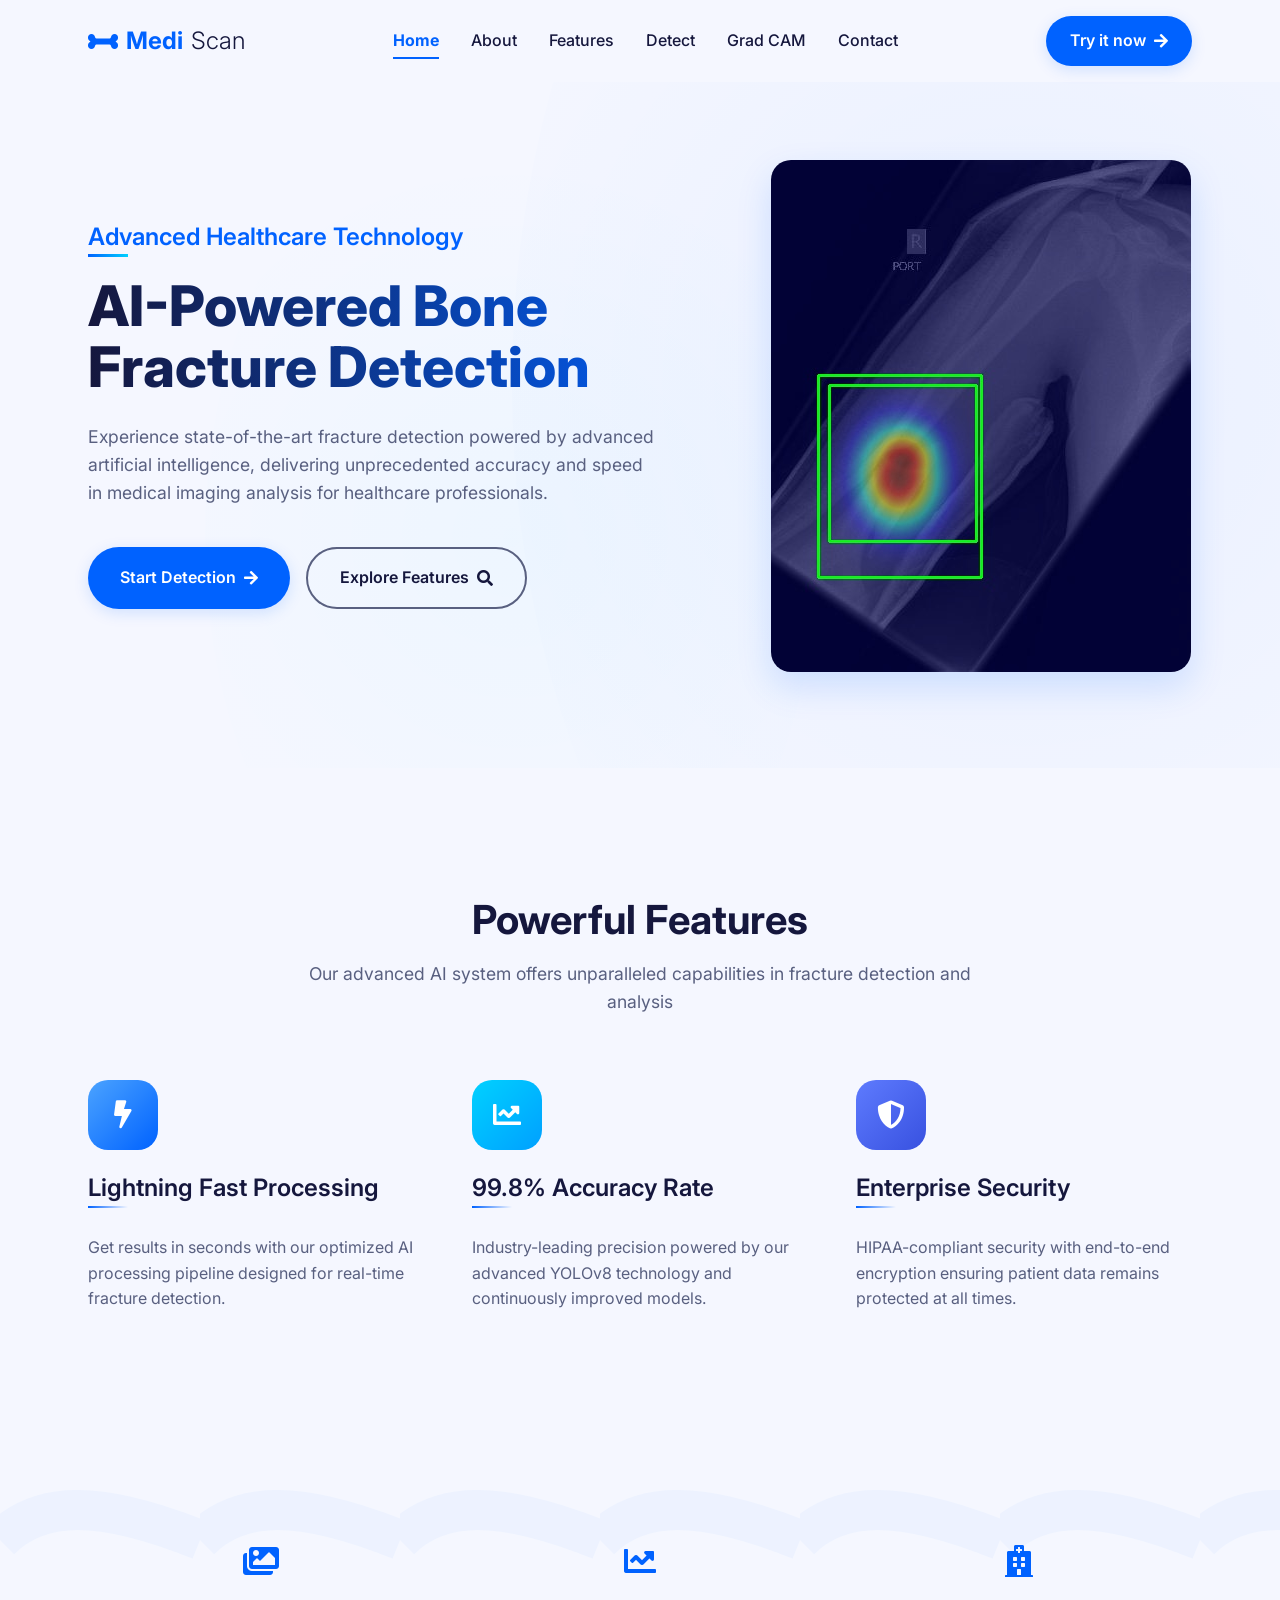
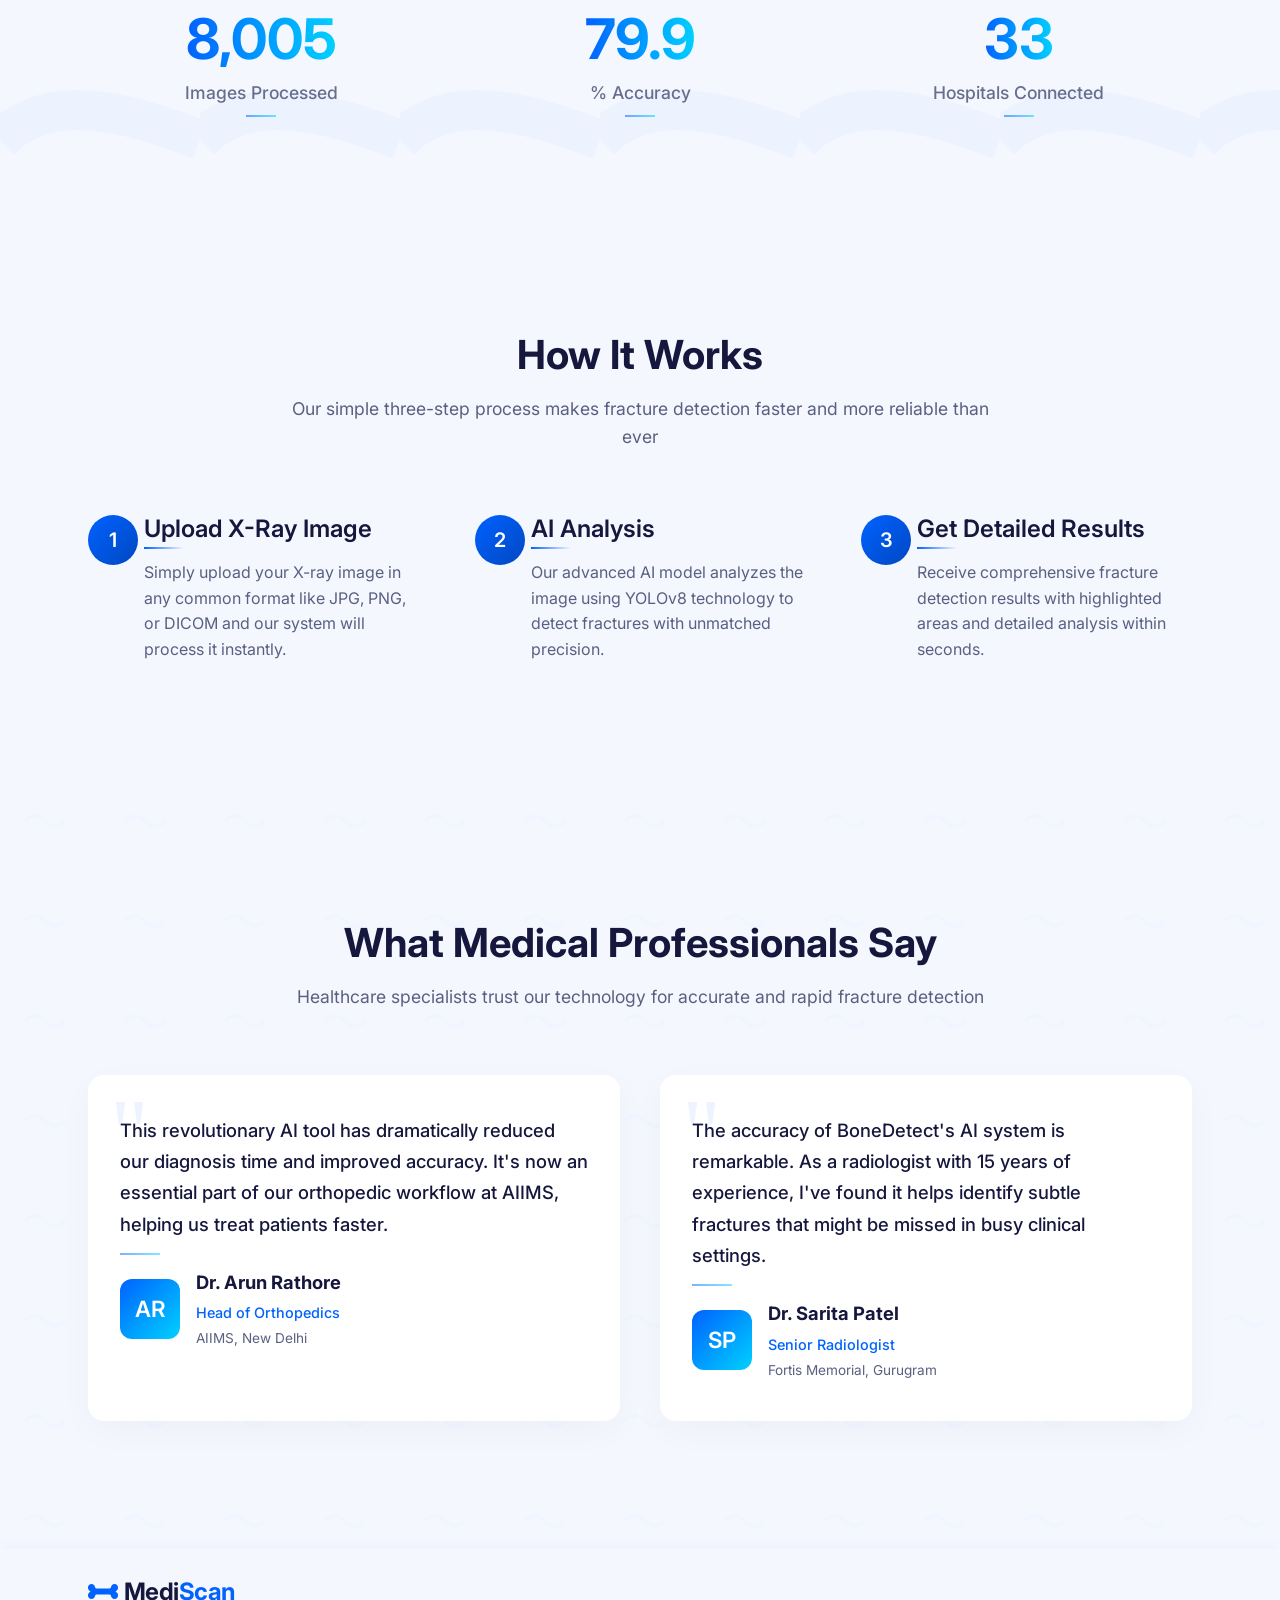
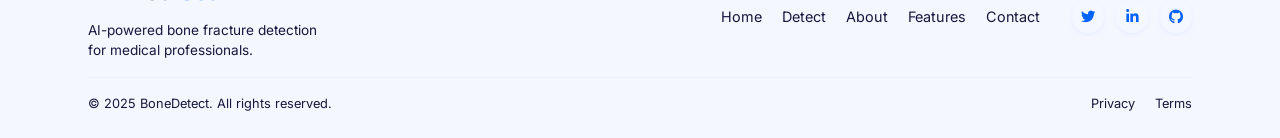
==== commit 0d9632fc: "Minor Chnages" ====
--- a/frontend/index.html
+++ b/frontend/index.html
@@ -1307,94 +1307,6 @@
       </div>
     </section>
 
-    <!-- SUCCESS STORIES SECTION -->
-    <section class="success-stories">
-      <div class="success-stories-bg"></div>
-      <div class="container">
-        <div class="success-stories-header">
-          <h2 class="success-stories-title">Real-World Success Stories</h2>
-          <p class="success-stories-subtitle">
-            Discover how BoneDetect is transforming healthcare practices and improving patient outcomes worldwide.
-          </p>
-        </div>
-        <div class="success-stories-grid">
-          <div class="success-story" data-aos="fade-up" data-aos-delay="100">
-            <div class="success-story-content">
-              <div class="success-story-meta">
-                <span class="success-story-tag">Orthopedics</span>
-                <span class="success-story-date"><i class="fas fa-calendar-alt"></i> March 2025</span>
-              </div>
-              <h3 class="success-story-title">AIIMS New Delhi: Revolutionizing Fracture Diagnosis</h3>
-              <p class="success-story-excerpt">
-                BoneDetect has become an integral part of the orthopedic department at AIIMS, reducing diagnosis time by 50% and improving treatment planning.
-              </p>
-              <div class="success-story-stats">
-                <div class="success-story-stat">
-                  <span class="success-story-stat-value">50%</span>
-                  <span class="success-story-stat-label">Time Saved</span>
-                </div>
-                <div class="success-story-stat">
-                  <span class="success-story-stat-value">99.8%</span>
-                  <span class="success-story-stat-label">Accuracy</span>
-                </div>
-              </div>
-            </div>
-            <a href="contact.html" class="success-story-link"><i class="fas fa-arrow-right"></i></a>
-          </div>
-          <div class="success-story" data-aos="fade-up" data-aos-delay="200">
-            <div class="success-story-content">
-              <div class="success-story-meta">
-                <span class="success-story-tag">Radiology</span>
-                <span class="success-story-date"><i class="fas fa-calendar-alt"></i> February 2025</span>
-              </div>
-              <h3 class="success-story-title">Fortis Memorial: Enhancing Radiology Precision</h3>
-              <p class="success-story-excerpt">
-                Radiologists at Fortis Memorial have reported improved detection of subtle fractures, especially in complex cases with multiple injury sites.
-              </p>
-              <div class="success-story-stats">
-                <div class="success-story-stat">
-                  <span class="success-story-stat-value">15%</span>
-                  <span class="success-story-stat-label">Improved Detection</span>
-                </div>
-                <div class="success-story-stat">
-                  <span class="success-story-stat-value">42</span>
-                  <span class="success-story-stat-label">Hospitals Connected</span>
-                </div>
-              </div>
-            </div>
-            <a href="contact.html" class="success-story-link"><i class="fas fa-arrow-right"></i></a>
-          </div>
-          <div class="success-story" data-aos="fade-up" data-aos-delay="300">
-            <div class="success-story-content">
-              <div class="success-story-meta">
-                <span class="success-story-tag">Research Impact</span>
-                <span class="success-story-date"><i class="fas fa-calendar-alt"></i> January 2025</span>
-              </div>
-              <h3 class="success-story-title">Training Next-Gen Orthopedic Surgeons</h3>
-              <p class="success-story-excerpt">
-                Medical institutions across India have integrated BoneDetect into their curriculum, helping students learn advanced fracture identification.
-              </p>
-              <div class="success-story-stats">
-                <div class="success-story-stat">
-                  <span class="success-story-stat-value">12</span>
-                  <span class="success-story-stat-label">Medical Schools</span>
-                </div>
-                <div class="success-story-stat">
-                  <span class="success-story-stat-value">500+</span>
-                  <span class="success-story-stat-label">Students Trained</span>
-                </div>
-              </div>
-            </div>
-            <a href="contact.html" class="success-story-link"><i class="fas fa-arrow-right"></i></a>
-          </div>
-        </div>
-        <div class="success-stories-cta">
-          <a href="contact.html" class="btn-success-stories">
-            Share Your Success Story <i class="fas fa-arrow-right"></i>
-          </a>
-        </div>
-      </div>
-    </section>
 
     <!-- FOOTER -->
     <div id="footer-placeholder"></div>
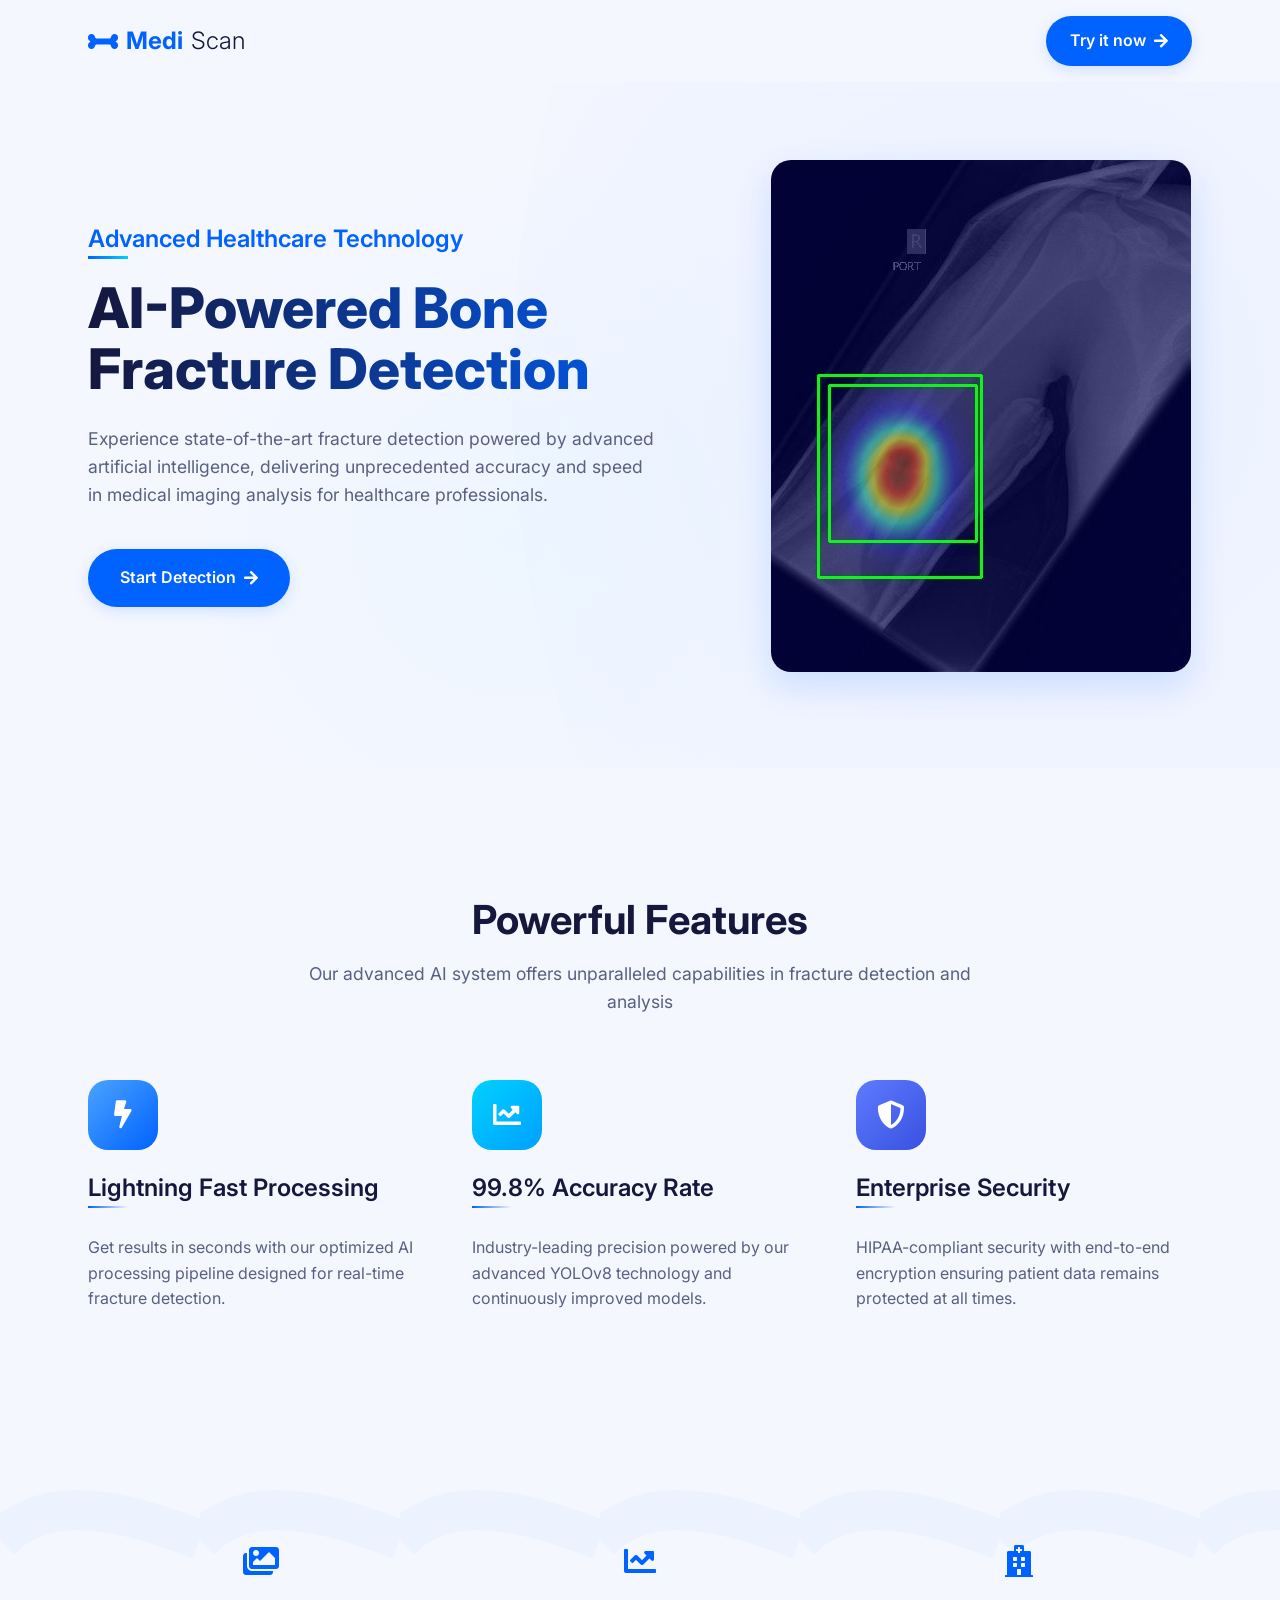
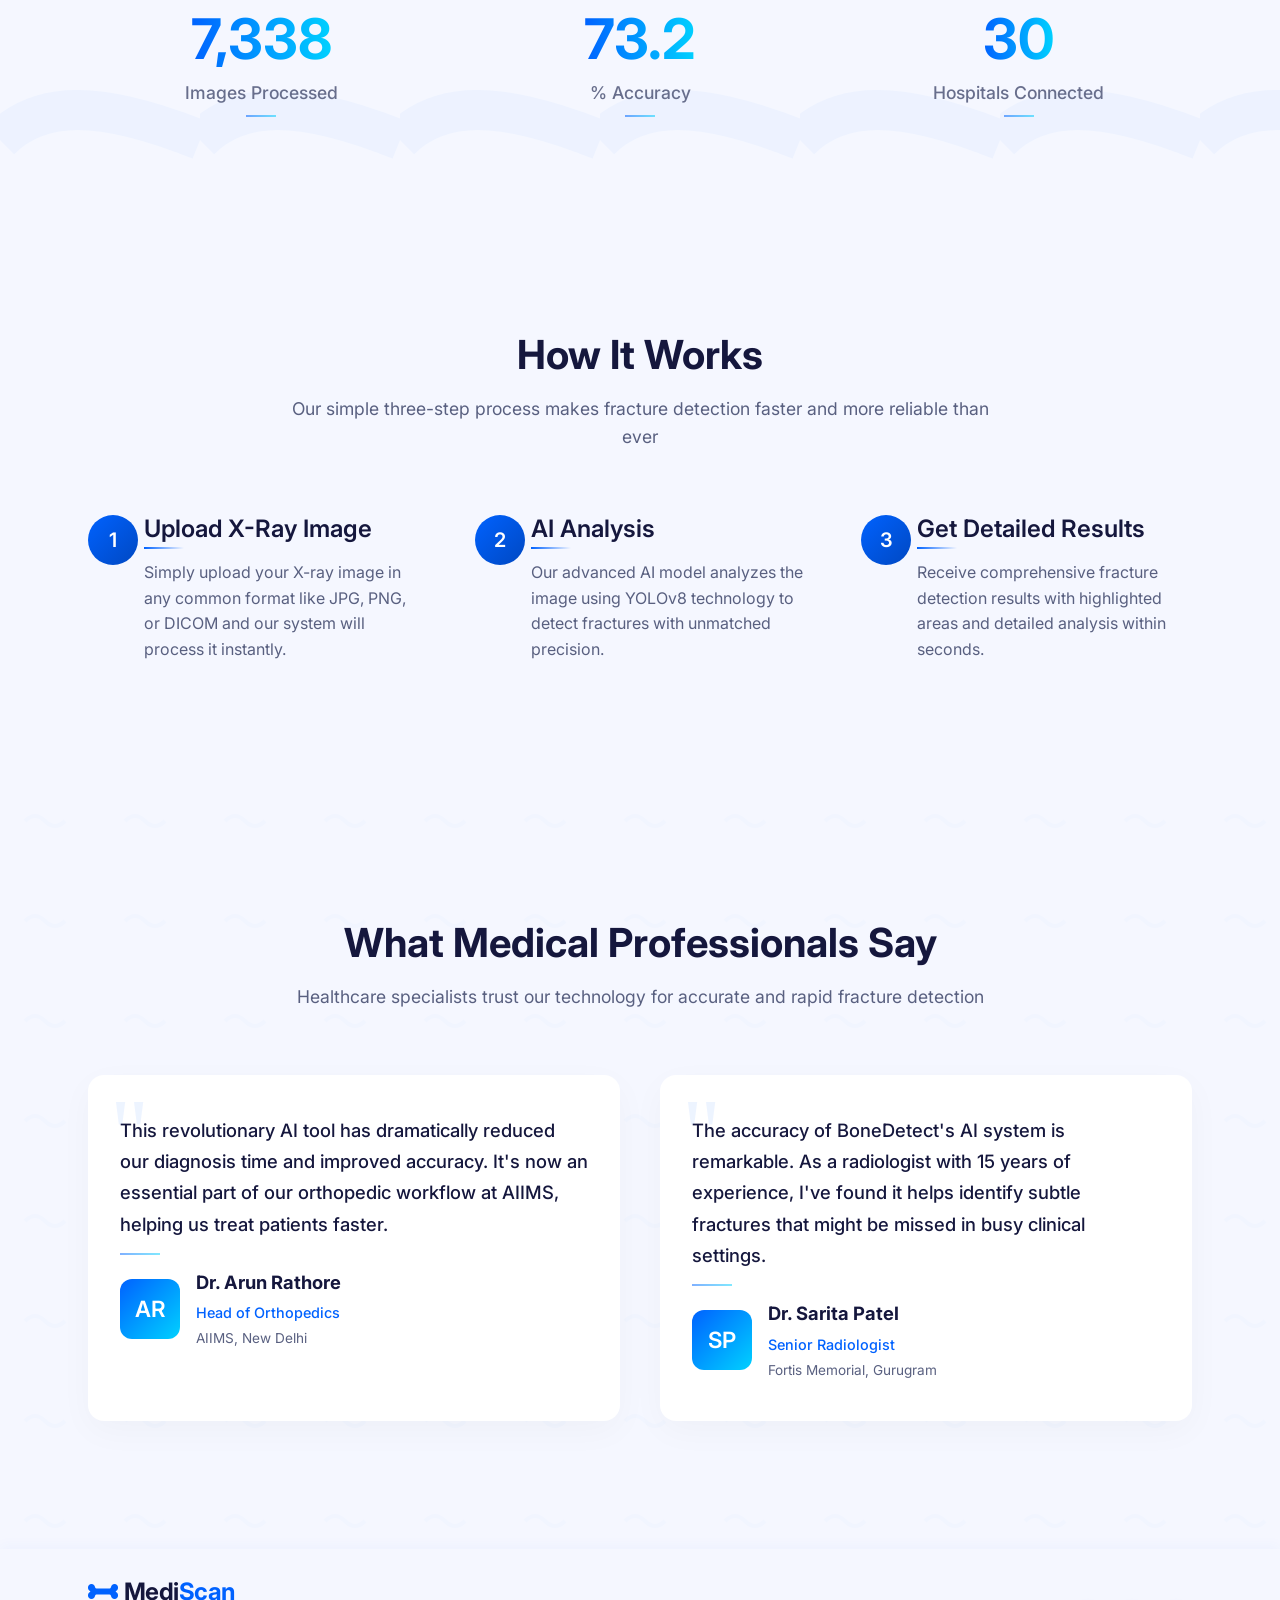
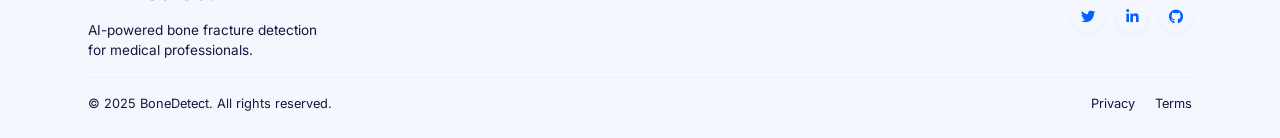
==== commit 387bf85d: "Minor Updates" ====
--- a/frontend/index.html
+++ b/frontend/index.html
@@ -2,27 +2,36 @@
 <html lang="en">
   <head>
     <meta charset="UTF-8" />
-    <meta name="viewport" content="width=width=device-width, initial-scale=1.0" />
+    <meta
+      name="viewport"
+      content="width=width=device-width, initial-scale=1.0"
+    />
     <title>MediScan - Home</title>
     <link rel="stylesheet" href="styles.css" />
     <link rel="stylesheet" href="footer-styles.css" />
-    <link rel="preconnect" href="https://fonts.googleapis.com">
-    <link rel="preconnect" href="https://fonts.gstatic.com" crossorigin>
-    <link href="https://fonts.googleapis.com/css2?family=Inter:wght@300;400;500;600;700;800&display=swap" rel="stylesheet">
-    <link rel="stylesheet" href="https://cdnjs.cloudflare.com/ajax/libs/font-awesome/5.15.4/css/all.min.css" />
+    <link rel="preconnect" href="https://fonts.googleapis.com" />
+    <link rel="preconnect" href="https://fonts.gstatic.com" crossorigin />
+    <link
+      href="https://fonts.googleapis.com/css2?family=Inter:wght@300;400;500;600;700;800&display=swap"
+      rel="stylesheet"
+    />
+    <link
+      rel="stylesheet"
+      href="https://cdnjs.cloudflare.com/ajax/libs/font-awesome/5.15.4/css/all.min.css"
+    />
     <style>
       :root {
-        --primary: #0062FF;
+        --primary: #0062ff;
         --primary-dark: #0048c2;
-        --secondary: #EAEFFF;
-        --accent: #00D1FF;
-        --text: #15173D;
+        --secondary: #eaefff;
+        --accent: #00d1ff;
+        --text: #15173d;
         --text-light: #596080;
-        --surface-1: #FFFFFF;
-        --surface-2: #F5F7FF;
-        --white: #FFFFFF;
-        --heading-font: 'Inter', sans-serif;
-        --body-font: 'Inter', sans-serif;
+        --surface-1: #ffffff;
+        --surface-2: #f5f7ff;
+        --white: #ffffff;
+        --heading-font: "Inter", sans-serif;
+        --body-font: "Inter", sans-serif;
       }
 
       * {
@@ -32,29 +41,59 @@
       }
 
       @keyframes fade-in {
-        0% { opacity: 0; transform: translateY(20px); }
-        100% { opacity: 1; transform: translateY(0); }
+        0% {
+          opacity: 0;
+          transform: translateY(20px);
+        }
+        100% {
+          opacity: 1;
+          transform: translateY(0);
+        }
       }
 
       @keyframes slide-in-left {
-        0% { opacity: 0; transform: translateX(-30px); }
-        100% { opacity: 1; transform: translateX(0); }
+        0% {
+          opacity: 0;
+          transform: translateX(-30px);
+        }
+        100% {
+          opacity: 1;
+          transform: translateX(0);
+        }
       }
 
       @keyframes slide-in-right {
-        0% { opacity: 0; transform: translateX(30px); }
-        100% { opacity: 1; transform: translateX(0); }
+        0% {
+          opacity: 0;
+          transform: translateX(30px);
+        }
+        100% {
+          opacity: 1;
+          transform: translateX(0);
+        }
       }
 
       @keyframes scale-in {
-        0% { opacity: 0; transform: scale(0.9); }
-        100% { opacity: 1; transform: scale(1); }
+        0% {
+          opacity: 0;
+          transform: scale(0.9);
+        }
+        100% {
+          opacity: 1;
+          transform: scale(1);
+        }
       }
 
       @keyframes float {
-        0% { transform: translateY(0px); }
-        50% { transform: translateY(-10px); }
-        100% { transform: translateY(0px); }
+        0% {
+          transform: translateY(0px);
+        }
+        50% {
+          transform: translateY(-10px);
+        }
+        100% {
+          transform: translateY(0px);
+        }
       }
 
       @keyframes floating {
@@ -74,7 +113,7 @@
           transform: translateY(0px) rotate(0deg);
         }
       }
-      
+
       @keyframes shadow-pulse {
         0% {
           transform: scale(1);
@@ -124,7 +163,7 @@
         backdrop-filter: blur(10px);
         box-shadow: 0 4px 20px rgba(0, 0, 0, 0.06);
       }
-      
+
       .container {
         width: 90%;
         max-width: 1400px;
@@ -168,7 +207,7 @@
       }
 
       .nav-links a::after {
-        content: '';
+        content: "";
         position: absolute;
         bottom: -5px;
         left: 0;
@@ -204,7 +243,8 @@
         padding: 0.75rem 1.5rem;
         font-weight: 600;
         cursor: pointer;
-        transition: transform 0.3s ease, background-color 0.3s ease, box-shadow 0.3s ease;
+        transition: transform 0.3s ease, background-color 0.3s ease,
+          box-shadow 0.3s ease;
         box-shadow: 0 4px 15px rgba(0, 98, 255, 0.15);
         display: inline-flex;
         align-items: center;
@@ -241,20 +281,28 @@
         right: -20%;
         width: 80%;
         height: 200%;
-        background: radial-gradient(circle at center, rgba(0, 98, 255, 0.05) 0%, rgba(234, 239, 255, 0) 70%);
+        background: radial-gradient(
+          circle at center,
+          rgba(0, 98, 255, 0.05) 0%,
+          rgba(234, 239, 255, 0) 70%
+        );
         border-radius: 50%;
         z-index: -1;
         animation: float 10s ease-in-out infinite;
       }
-      
+
       .hero-bg::after {
-        content: '';
+        content: "";
         position: absolute;
         top: 30%;
         left: -30%;
         width: 60%;
         height: 60%;
-        background: radial-gradient(circle at center, rgba(0, 209, 255, 0.03) 0%, rgba(234, 239, 255, 0) 70%);
+        background: radial-gradient(
+          circle at center,
+          rgba(0, 209, 255, 0.03) 0%,
+          rgba(234, 239, 255, 0) 70%
+        );
         border-radius: 50%;
         z-index: -1;
         animation: float 15s ease-in-out infinite reverse;
@@ -290,7 +338,7 @@
         position: relative;
         display: inline-block;
       }
-      
+
       .hero-subheading::after {
         content: "";
         position: absolute;
@@ -298,7 +346,11 @@
         left: 0;
         width: 40px;
         height: 3px;
-        background: linear-gradient(90deg, var(--primary) 0%, var(--accent) 100%);
+        background: linear-gradient(
+          90deg,
+          var(--primary) 0%,
+          var(--accent) 100%
+        );
       }
 
       .hero-description {
@@ -328,9 +380,9 @@
         animation: floating 6s ease-in-out infinite;
         transition: all 0.3s ease;
       }
-      
+
       .hero-image::after {
-        content: '';
+        content: "";
         position: absolute;
         width: 90%;
         height: 10px;
@@ -377,7 +429,7 @@
         display: flex;
         flex-direction: column;
       }
-      
+
       .feature:hover {
         transform: translateY(-5px);
       }
@@ -396,15 +448,15 @@
       }
 
       .feature:nth-child(1) .feature-icon {
-        background: linear-gradient(135deg, #4BA3FF, #0062FF);
+        background: linear-gradient(135deg, #4ba3ff, #0062ff);
       }
 
       .feature:nth-child(2) .feature-icon {
-        background: linear-gradient(135deg, #00D1FF, #00A0FF);
+        background: linear-gradient(135deg, #00d1ff, #00a0ff);
       }
 
       .feature:nth-child(3) .feature-icon {
-        background: linear-gradient(135deg, #5E7BFE, #3851E0);
+        background: linear-gradient(135deg, #5e7bfe, #3851e0);
       }
 
       .feature-title {
@@ -414,9 +466,9 @@
         color: var(--text);
         position: relative;
       }
-      
+
       .feature-title::after {
-        content: '';
+        content: "";
         position: absolute;
         bottom: -5px;
         left: 0;
@@ -462,7 +514,7 @@
         align-items: center;
         padding: 2rem 0;
       }
-      
+
       .stat-item::after {
         content: "";
         position: absolute;
@@ -470,14 +522,19 @@
         right: 0;
         height: 70%;
         width: 1px;
-        background: linear-gradient(to bottom, transparent, var(--primary-light), transparent);
+        background: linear-gradient(
+          to bottom,
+          transparent,
+          var(--primary-light),
+          transparent
+        );
         opacity: 0.5;
       }
-      
+
       .stat-item:last-child::after {
         display: none;
       }
-      
+
       .stat-icon {
         margin-bottom: 1.5rem;
         font-size: 2rem;
@@ -489,7 +546,11 @@
         font-weight: 700;
         line-height: 1;
         margin-bottom: 0.75rem;
-        background: linear-gradient(90deg, var(--primary) 0%, var(--accent) 100%);
+        background: linear-gradient(
+          90deg,
+          var(--primary) 0%,
+          var(--accent) 100%
+        );
         -webkit-background-clip: text;
         -webkit-text-fill-color: transparent;
       }
@@ -500,7 +561,7 @@
         font-weight: 500;
         position: relative;
       }
-      
+
       .stat-label::after {
         content: "";
         position: absolute;
@@ -537,7 +598,7 @@
         transform: translateY(20px);
         transition: transform 0.3s ease;
       }
-      
+
       .workflow-item:hover {
         transform: translateY(-5px);
       }
@@ -550,7 +611,11 @@
         top: 0;
         width: 50px;
         height: 50px;
-        background: linear-gradient(135deg, var(--primary) 0%, var(--primary-dark) 100%);
+        background: linear-gradient(
+          135deg,
+          var(--primary) 0%,
+          var(--primary-dark) 100%
+        );
         color: var(--white);
         border-radius: 50%;
         display: flex;
@@ -567,7 +632,7 @@
         color: var(--text);
         position: relative;
       }
-      
+
       .workflow-title::after {
         content: "";
         position: absolute;
@@ -592,10 +657,11 @@
         transform: translateX(-50%);
         height: 1px;
         width: 50%;
-        background: linear-gradient(to right, 
-          transparent, 
-          var(--primary-light) 20%, 
-          var(--primary-light) 80%, 
+        background: linear-gradient(
+          to right,
+          transparent,
+          var(--primary-light) 20%,
+          var(--primary-light) 80%,
           transparent
         );
         opacity: 0.4;
@@ -607,7 +673,7 @@
         background-color: var(--surface-2);
         position: relative;
       }
-      
+
       .testimonials::before {
         content: "";
         position: absolute;
@@ -638,7 +704,7 @@
         transform: translateY(20px);
         transition: transform 0.3s ease, box-shadow 0.3s ease;
       }
-      
+
       .testimonial:hover {
         transform: translateY(-5px);
         box-shadow: 0 15px 35px rgba(0, 98, 255, 0.1);
@@ -671,7 +737,7 @@
         margin-top: 1rem;
         position: relative;
       }
-      
+
       .testimonial-author::before {
         content: "";
         position: absolute;
@@ -679,7 +745,11 @@
         left: 0;
         width: 40px;
         height: 2px;
-        background: linear-gradient(90deg, var(--primary) 0%, var(--accent) 100%);
+        background: linear-gradient(
+          90deg,
+          var(--primary) 0%,
+          var(--accent) 100%
+        );
         opacity: 0.5;
       }
 
@@ -687,7 +757,11 @@
         width: 60px;
         height: 60px;
         border-radius: 12px;
-        background: linear-gradient(135deg, var(--primary) 0%, var(--accent) 100%);
+        background: linear-gradient(
+          135deg,
+          var(--primary) 0%,
+          var(--accent) 100%
+        );
         color: var(--white);
         display: flex;
         align-items: center;
@@ -712,7 +786,7 @@
         font-size: 0.9rem;
         font-weight: 500;
       }
-      
+
       .testimonial-hospital {
         color: var(--text-light);
         font-size: 0.85rem;
@@ -726,7 +800,7 @@
         background-color: var(--surface-2);
         overflow: hidden;
       }
-      
+
       .success-stories-bg {
         position: absolute;
         top: 0;
@@ -737,13 +811,13 @@
         opacity: 0.3;
         z-index: 0;
       }
-      
+
       .success-stories-header {
         text-align: center;
         position: relative;
         margin-bottom: 4rem;
       }
-      
+
       .success-stories-title {
         font-size: 2.5rem;
         margin-bottom: 1rem;
@@ -752,7 +826,7 @@
         position: relative;
         display: inline-block;
       }
-      
+
       .success-stories-title::after {
         content: "";
         position: absolute;
@@ -763,7 +837,7 @@
         height: 3px;
         background: linear-gradient(90deg, var(--primary), var(--accent));
       }
-      
+
       .success-stories-subtitle {
         font-size: 1.1rem;
         color: var(--text-light);
@@ -778,7 +852,7 @@
         position: relative;
         z-index: 1;
       }
-      
+
       .success-story {
         background: linear-gradient(145deg, var(--surface-1), #f8faff);
         border-radius: 20px;
@@ -792,28 +866,32 @@
         display: flex;
         flex-direction: column;
       }
-      
+
       .success-story:hover {
         transform: translateY(-10px);
         box-shadow: 0 25px 50px rgba(0, 98, 255, 0.15);
       }
-      
+
       .success-story-content {
         padding: 2rem;
         flex: 1;
         display: flex;
         flex-direction: column;
       }
-      
+
       .success-story-meta {
         display: flex;
         justify-content: space-between;
         align-items: center;
         margin-bottom: 1.5rem;
       }
-      
+
       .success-story-tag {
-        background: linear-gradient(135deg, var(--primary), var(--primary-dark));
+        background: linear-gradient(
+          135deg,
+          var(--primary),
+          var(--primary-dark)
+        );
         color: var(--white);
         padding: 0.5rem 1rem;
         border-radius: 50px;
@@ -823,7 +901,7 @@
         box-shadow: 0 4px 10px rgba(0, 98, 255, 0.2);
         display: inline-block;
       }
-      
+
       .success-story-date {
         color: var(--primary);
         font-size: 0.9rem;
@@ -831,12 +909,12 @@
         display: flex;
         align-items: center;
       }
-      
+
       .success-story-date i {
         margin-right: 0.4rem;
         font-size: 0.8rem;
       }
-      
+
       .success-story-title {
         font-size: 1.4rem;
         font-weight: 700;
@@ -846,11 +924,11 @@
         transition: color 0.3s ease;
         position: relative;
       }
-      
+
       .success-story:hover .success-story-title {
         color: var(--primary);
       }
-      
+
       .success-story-title::after {
         content: "";
         position: absolute;
@@ -861,11 +939,11 @@
         background: linear-gradient(90deg, var(--primary), var(--accent));
         transition: width 0.3s ease;
       }
-      
+
       .success-story:hover .success-story-title::after {
         width: 50px;
       }
-      
+
       .success-story-excerpt {
         font-size: 0.95rem;
         color: var(--text-light);
@@ -873,7 +951,7 @@
         line-height: 1.7;
         flex-grow: 1;
       }
-      
+
       .success-story-stats {
         display: flex;
         justify-content: space-between;
@@ -881,7 +959,7 @@
         padding-top: 1.25rem;
         margin-top: auto;
       }
-      
+
       .success-story-stat {
         display: flex;
         flex-direction: column;
@@ -889,11 +967,11 @@
         position: relative;
         transition: transform 0.3s ease;
       }
-      
+
       .success-story:hover .success-story-stat {
         transform: translateY(-5px);
       }
-      
+
       .success-story-stat:first-child::after {
         content: "";
         position: absolute;
@@ -901,9 +979,14 @@
         right: -25%;
         height: 100%;
         width: 1px;
-        background: linear-gradient(to bottom, transparent, rgba(0, 98, 255, 0.1), transparent);
-      }
-      
+        background: linear-gradient(
+          to bottom,
+          transparent,
+          rgba(0, 98, 255, 0.1),
+          transparent
+        );
+      }
+
       .success-story-stat-value {
         font-weight: 800;
         font-size: 1.6rem;
@@ -913,13 +996,13 @@
         -webkit-background-clip: text;
         -webkit-text-fill-color: transparent;
       }
-      
+
       .success-story-stat-label {
         font-size: 0.8rem;
         color: var(--text-light);
         font-weight: 500;
       }
-      
+
       .success-story-link {
         position: absolute;
         bottom: 0;
@@ -936,19 +1019,23 @@
         opacity: 0;
         transform: translate(100%, 100%);
       }
-      
+
       .success-story:hover .success-story-link {
         opacity: 1;
         transform: translate(0, 0);
       }
-      
+
       .success-stories-cta {
         margin-top: 4rem;
         text-align: center;
       }
-      
+
       .btn-success-stories {
-        background: linear-gradient(135deg, var(--primary) 0%, var(--primary-dark) 100%);
+        background: linear-gradient(
+          135deg,
+          var(--primary) 0%,
+          var(--primary-dark) 100%
+        );
         color: var(--white);
         border: none;
         border-radius: 50px;
@@ -965,7 +1052,7 @@
         position: relative;
         overflow: hidden;
       }
-      
+
       .btn-success-stories::before {
         content: "";
         position: absolute;
@@ -973,49 +1060,52 @@
         left: -100%;
         width: 100%;
         height: 100%;
-        background: linear-gradient(90deg, transparent, rgba(255, 255, 255, 0.2), transparent);
+        background: linear-gradient(
+          90deg,
+          transparent,
+          rgba(255, 255, 255, 0.2),
+          transparent
+        );
         transition: left 0.7s ease;
       }
-      
+
       .btn-success-stories:hover {
         transform: translateY(-3px);
         box-shadow: 0 15px 30px rgba(0, 98, 255, 0.2);
       }
-      
+
       .btn-success-stories:hover::before {
         left: 100%;
       }
-      
+
       @media (max-width: 1200px) {
         .success-stories-grid {
           grid-template-columns: repeat(2, 1fr);
         }
       }
-      
+
       @media (max-width: 768px) {
         .success-stories-grid {
           grid-template-columns: 1fr;
         }
-        
+
         .success-story {
           max-width: 500px;
           margin: 0 auto;
         }
       }
-
-
 
       /* RESPONSIVE STYLES */
       @media (max-width: 1200px) {
         .hero-heading {
           font-size: 3rem;
         }
-        
+
         .features-grid,
         .workflow-grid {
           grid-template-columns: repeat(2, 1fr);
         }
-        
+
         .stats-container {
           padding: 3rem 2rem;
         }
@@ -1025,19 +1115,19 @@
         .hero-grid {
           grid-template-columns: 1fr;
         }
-        
+
         .hero-heading {
           font-size: 2.5rem;
         }
-        
+
         .nav-links {
           display: none;
         }
-        
+
         .mobile-menu-button {
           display: block;
         }
-        
+
         .mobile-nav {
           position: fixed;
           top: 0;
@@ -1052,38 +1142,38 @@
           transition: transform 0.3s ease;
           z-index: 1001;
         }
-        
+
         .mobile-nav.active {
           transform: translateY(0);
         }
-        
+
         .mobile-nav-header {
           display: flex;
           justify-content: space-between;
           align-items: center;
           margin-bottom: 2rem;
         }
-        
+
         .mobile-nav-close {
           background: none;
           border: none;
           font-size: 1.5rem;
           cursor: pointer;
         }
-        
+
         .mobile-nav-links {
           display: flex;
           flex-direction: column;
           gap: 1.5rem;
         }
-        
+
         .mobile-nav-links a {
           color: var(--text);
           text-decoration: none;
           font-size: 1.2rem;
           font-weight: 600;
         }
-        
+
         .footer-grid {
           grid-template-columns: repeat(2, 1fr);
         }
@@ -1093,32 +1183,32 @@
         .hero-heading {
           font-size: 2.2rem;
         }
-        
+
         .features-grid,
         .workflow-grid,
         .testimonials-grid,
         .stats-container {
           grid-template-columns: 1fr;
         }
-        
+
         .stats-container {
           padding: 2.5rem 1.5rem;
         }
-        
+
         .section-title {
           font-size: 2rem;
         }
-        
+
         .workflow-connect {
           display: none;
         }
-        
+
         .footer-bottom {
           flex-direction: column;
           gap: 1rem;
           text-align: center;
         }
-        
+
         .footer-legal {
           justify-content: center;
         }
@@ -1129,15 +1219,15 @@
           flex-direction: column;
           gap: 1rem;
         }
-        
+
         .footer-grid {
           grid-template-columns: 1fr;
         }
-        
+
         .cta-container {
           padding: 3rem 1.5rem;
         }
-        
+
         .cta-title {
           font-size: 2rem;
         }
@@ -1157,20 +1247,22 @@
           <h2 class="hero-subheading">Advanced Healthcare Technology</h2>
           <h1 class="hero-heading">AI-Powered Bone Fracture Detection</h1>
           <p class="hero-description">
-            Experience state-of-the-art fracture detection powered by advanced artificial intelligence, 
-            delivering unprecedented accuracy and speed in medical imaging analysis for healthcare professionals.
+            Experience state-of-the-art fracture detection powered by advanced
+            artificial intelligence, delivering unprecedented accuracy and speed
+            in medical imaging analysis for healthcare professionals.
           </p>
           <div class="hero-buttons">
             <a href="detect.html" class="btn-primary">
               Start Detection <i class="fas fa-arrow-right"></i>
             </a>
-            <a href="features.html" class="btn-secondary">
-              Explore Features <i class="fas fa-search"></i>
-            </a>
           </div>
         </div>
         <div class="hero-image-container">
-          <img src="images/ai-fracture-detection.jpg" alt="AI-Powered Bone Fracture Detection Illustration" class="hero-image">
+          <img
+            src="images/ai-fracture-detection.jpg"
+            alt="AI-Powered Bone Fracture Detection Illustration"
+            class="hero-image"
+          />
         </div>
       </div>
     </section>
@@ -1180,7 +1272,8 @@
       <div class="container">
         <h2 class="section-title">Powerful Features</h2>
         <p class="section-description">
-          Our advanced AI system offers unparalleled capabilities in fracture detection and analysis
+          Our advanced AI system offers unparalleled capabilities in fracture
+          detection and analysis
         </p>
         <div class="features-grid">
           <div class="feature" data-aos="fade-up" data-aos-delay="100">
@@ -1189,7 +1282,8 @@
             </div>
             <h3 class="feature-title">Lightning Fast Processing</h3>
             <p class="feature-description">
-              Get results in seconds with our optimized AI processing pipeline designed for real-time fracture detection.
+              Get results in seconds with our optimized AI processing pipeline
+              designed for real-time fracture detection.
             </p>
           </div>
           <div class="feature" data-aos="fade-up" data-aos-delay="200">
@@ -1198,7 +1292,8 @@
             </div>
             <h3 class="feature-title">99.8% Accuracy Rate</h3>
             <p class="feature-description">
-              Industry-leading precision powered by our advanced YOLOv8 technology and continuously improved models.
+              Industry-leading precision powered by our advanced YOLOv8
+              technology and continuously improved models.
             </p>
           </div>
           <div class="feature" data-aos="fade-up" data-aos-delay="300">
@@ -1207,7 +1302,8 @@
             </div>
             <h3 class="feature-title">Enterprise Security</h3>
             <p class="feature-description">
-              HIPAA-compliant security with end-to-end encryption ensuring patient data remains protected at all times.
+              HIPAA-compliant security with end-to-end encryption ensuring
+              patient data remains protected at all times.
             </p>
           </div>
         </div>
@@ -1242,7 +1338,8 @@
       <div class="container">
         <h2 class="section-title">How It Works</h2>
         <p class="section-description">
-          Our simple three-step process makes fracture detection faster and more reliable than ever
+          Our simple three-step process makes fracture detection faster and more
+          reliable than ever
         </p>
         <div class="workflow-grid">
           <div class="workflow-connect"></div>
@@ -1250,19 +1347,22 @@
           <div class="workflow-item" data-aos="fade-right" data-aos-delay="100">
             <h3 class="workflow-title">Upload X-Ray Image</h3>
             <p class="workflow-description">
-              Simply upload your X-ray image in any common format like JPG, PNG, or DICOM and our system will process it instantly.
+              Simply upload your X-ray image in any common format like JPG, PNG,
+              or DICOM and our system will process it instantly.
             </p>
           </div>
           <div class="workflow-item" data-aos="fade-right" data-aos-delay="200">
             <h3 class="workflow-title">AI Analysis</h3>
             <p class="workflow-description">
-              Our advanced AI model analyzes the image using YOLOv8 technology to detect fractures with unmatched precision.
+              Our advanced AI model analyzes the image using YOLOv8 technology
+              to detect fractures with unmatched precision.
             </p>
           </div>
           <div class="workflow-item" data-aos="fade-right" data-aos-delay="300">
             <h3 class="workflow-title">Get Detailed Results</h3>
             <p class="workflow-description">
-              Receive comprehensive fracture detection results with highlighted areas and detailed analysis within seconds.
+              Receive comprehensive fracture detection results with highlighted
+              areas and detailed analysis within seconds.
             </p>
           </div>
         </div>
@@ -1274,12 +1374,15 @@
       <div class="container">
         <h2 class="section-title">What Medical Professionals Say</h2>
         <p class="section-description">
-          Healthcare specialists trust our technology for accurate and rapid fracture detection
+          Healthcare specialists trust our technology for accurate and rapid
+          fracture detection
         </p>
         <div class="testimonials-grid">
           <div class="testimonial" data-aos="fade-up" data-aos-delay="100">
             <p class="testimonial-quote">
-              This revolutionary AI tool has dramatically reduced our diagnosis time and improved accuracy. It's now an essential part of our orthopedic workflow at AIIMS, helping us treat patients faster.
+              This revolutionary AI tool has dramatically reduced our diagnosis
+              time and improved accuracy. It's now an essential part of our
+              orthopedic workflow at AIIMS, helping us treat patients faster.
             </p>
             <div class="testimonial-author">
               <div class="testimonial-avatar">AR</div>
@@ -1292,14 +1395,19 @@
           </div>
           <div class="testimonial" data-aos="fade-up" data-aos-delay="200">
             <p class="testimonial-quote">
-              The accuracy of BoneDetect's AI system is remarkable. As a radiologist with 15 years of experience, I've found it helps identify subtle fractures that might be missed in busy clinical settings.
+              The accuracy of BoneDetect's AI system is remarkable. As a
+              radiologist with 15 years of experience, I've found it helps
+              identify subtle fractures that might be missed in busy clinical
+              settings.
             </p>
             <div class="testimonial-author">
               <div class="testimonial-avatar">SP</div>
               <div class="testimonial-info">
                 <div class="testimonial-name">Dr. Sarita Patel</div>
                 <div class="testimonial-role">Senior Radiologist</div>
-                <div class="testimonial-hospital">Fortis Memorial, Gurugram</div>
+                <div class="testimonial-hospital">
+                  Fortis Memorial, Gurugram
+                </div>
               </div>
             </div>
           </div>
@@ -1307,75 +1415,86 @@
       </div>
     </section>
 
-
     <!-- FOOTER -->
     <div id="footer-placeholder"></div>
 
     <!-- Font Awesome -->
-    <link rel="stylesheet" href="https://cdnjs.cloudflare.com/ajax/libs/font-awesome/5.15.4/css/all.min.css" />
+    <link
+      rel="stylesheet"
+      href="https://cdnjs.cloudflare.com/ajax/libs/font-awesome/5.15.4/css/all.min.css"
+    />
 
     <!-- Scripts -->
     <script src="nav-handler.js"></script>
     <script src="footer-handler.js"></script>
     <script>
       // Intersection Observer for animations
-      const fadeElements = document.querySelectorAll('.feature, .stat-item, .workflow-item, .testimonial, .success-story');
-      const observer = new IntersectionObserver((entries) => {
-        entries.forEach(entry => {
-          if (entry.isIntersecting) {
-            entry.target.style.opacity = '1';
-            entry.target.style.transform = 'translateY(0)';
-            observer.unobserve(entry.target);
-          }
-        });
-      }, { threshold: 0.1 });
-
-      fadeElements.forEach(element => {
+      const fadeElements = document.querySelectorAll(
+        ".feature, .stat-item, .workflow-item, .testimonial, .success-story"
+      );
+      const observer = new IntersectionObserver(
+        (entries) => {
+          entries.forEach((entry) => {
+            if (entry.isIntersecting) {
+              entry.target.style.opacity = "1";
+              entry.target.style.transform = "translateY(0)";
+              observer.unobserve(entry.target);
+            }
+          });
+        },
+        { threshold: 0.1 }
+      );
+
+      fadeElements.forEach((element) => {
         observer.observe(element);
       });
 
       // Stats counter animation
-      const statsSection = document.querySelector('.stats');
-      const statNumbers = document.querySelectorAll('.stat-number');
+      const statsSection = document.querySelector(".stats");
+      const statNumbers = document.querySelectorAll(".stat-number");
       let animated = false;
 
-      const statsObserver = new IntersectionObserver((entries) => {
-        if (entries[0].isIntersecting && !animated) {
-          animated = true;
-          animateNumbers();
-        }
-      }, { threshold: 0.5 });
+      const statsObserver = new IntersectionObserver(
+        (entries) => {
+          if (entries[0].isIntersecting && !animated) {
+            animated = true;
+            animateNumbers();
+          }
+        },
+        { threshold: 0.5 }
+      );
 
       if (statsSection) {
         statsObserver.observe(statsSection);
       }
 
       function animateNumbers() {
-        statNumbers.forEach(statNumber => {
+        statNumbers.forEach((statNumber) => {
           const target = parseFloat(statNumber.dataset.target);
-          const duration = 2000; 
+          const duration = 2000;
           const startTime = performance.now();
-          
+
           function updateNumber(currentTime) {
             const elapsed = currentTime - startTime;
             const progress = Math.min(elapsed / duration, 1);
             const easing = 1 - Math.pow(1 - progress, 3); // Cubic ease-out
-            
+
             const currentValue = easing * target;
-            
+
             if (Number.isInteger(target)) {
-              statNumber.textContent = Math.floor(currentValue).toLocaleString();
+              statNumber.textContent =
+                Math.floor(currentValue).toLocaleString();
             } else {
               statNumber.textContent = currentValue.toFixed(1);
             }
-            
+
             if (progress < 1) {
               requestAnimationFrame(updateNumber);
             } else {
               statNumber.textContent = target.toString();
             }
           }
-          
+
           requestAnimationFrame(updateNumber);
         });
       }
